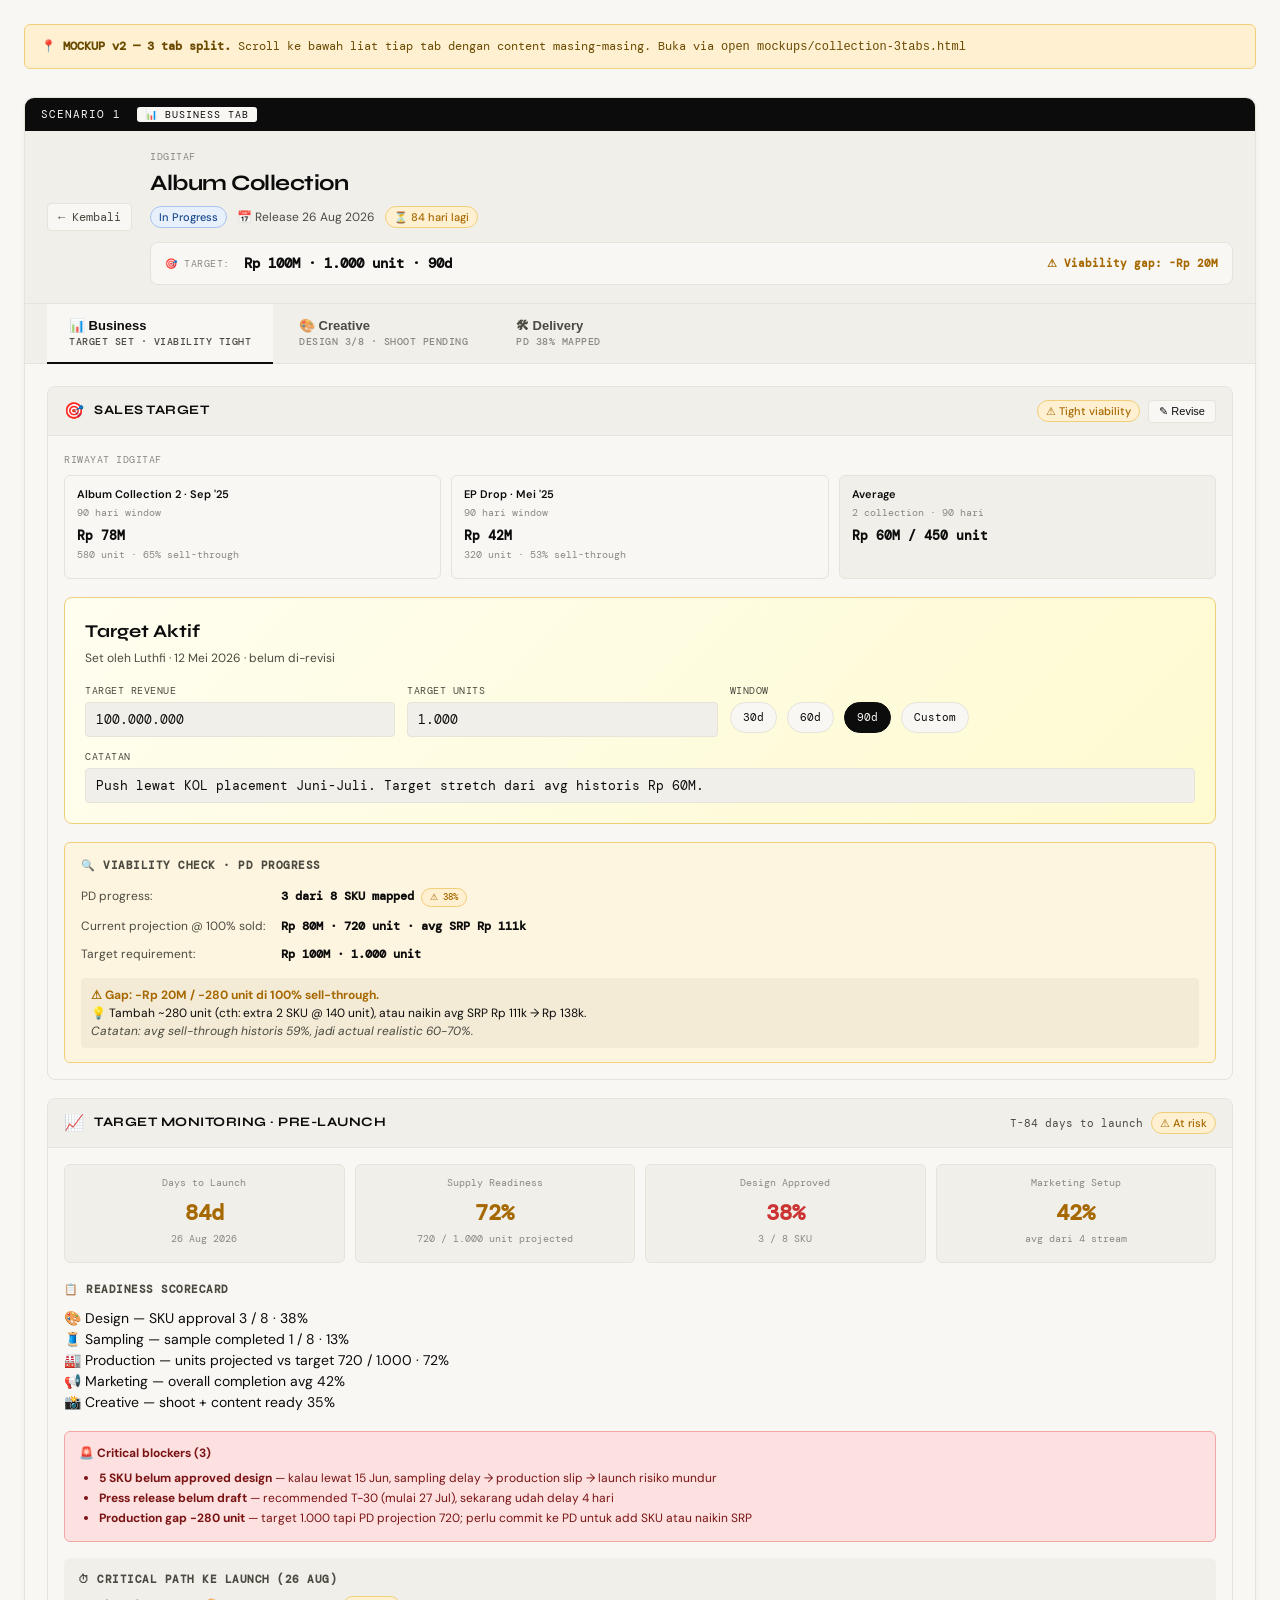
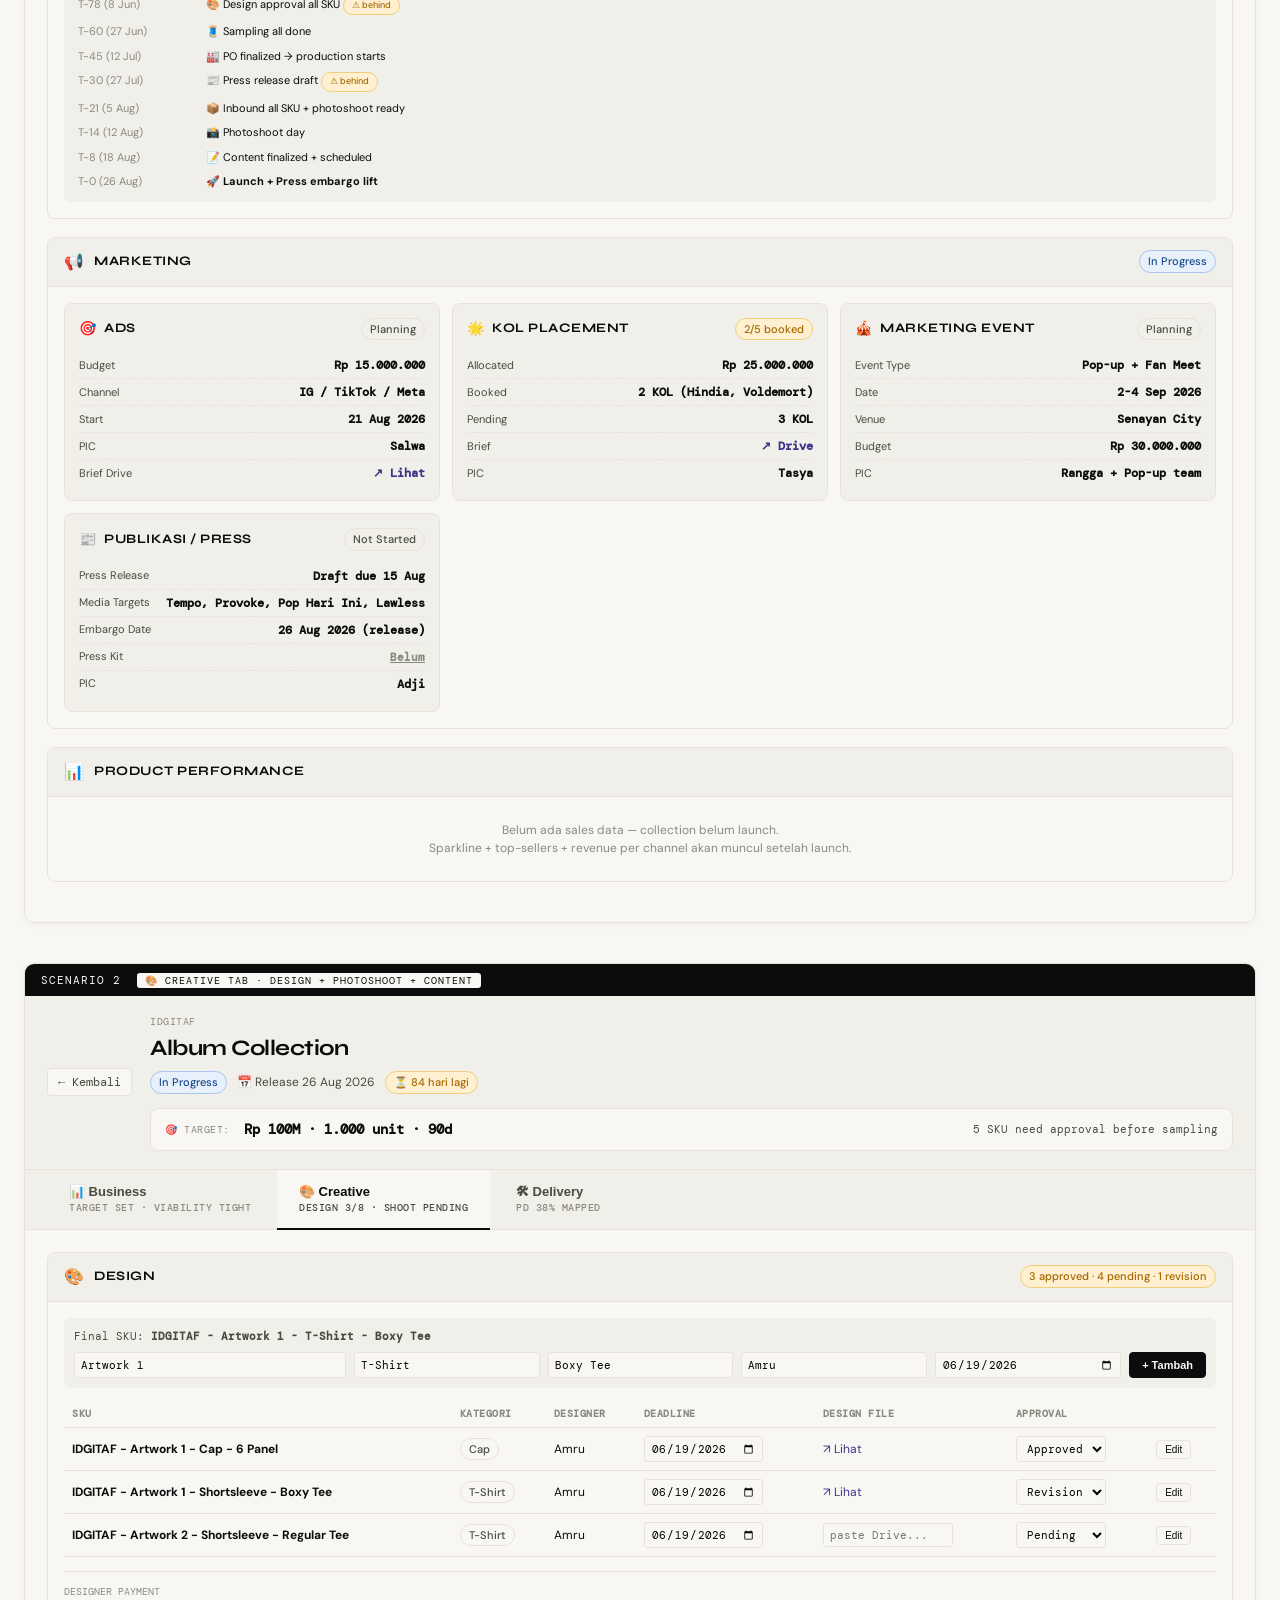
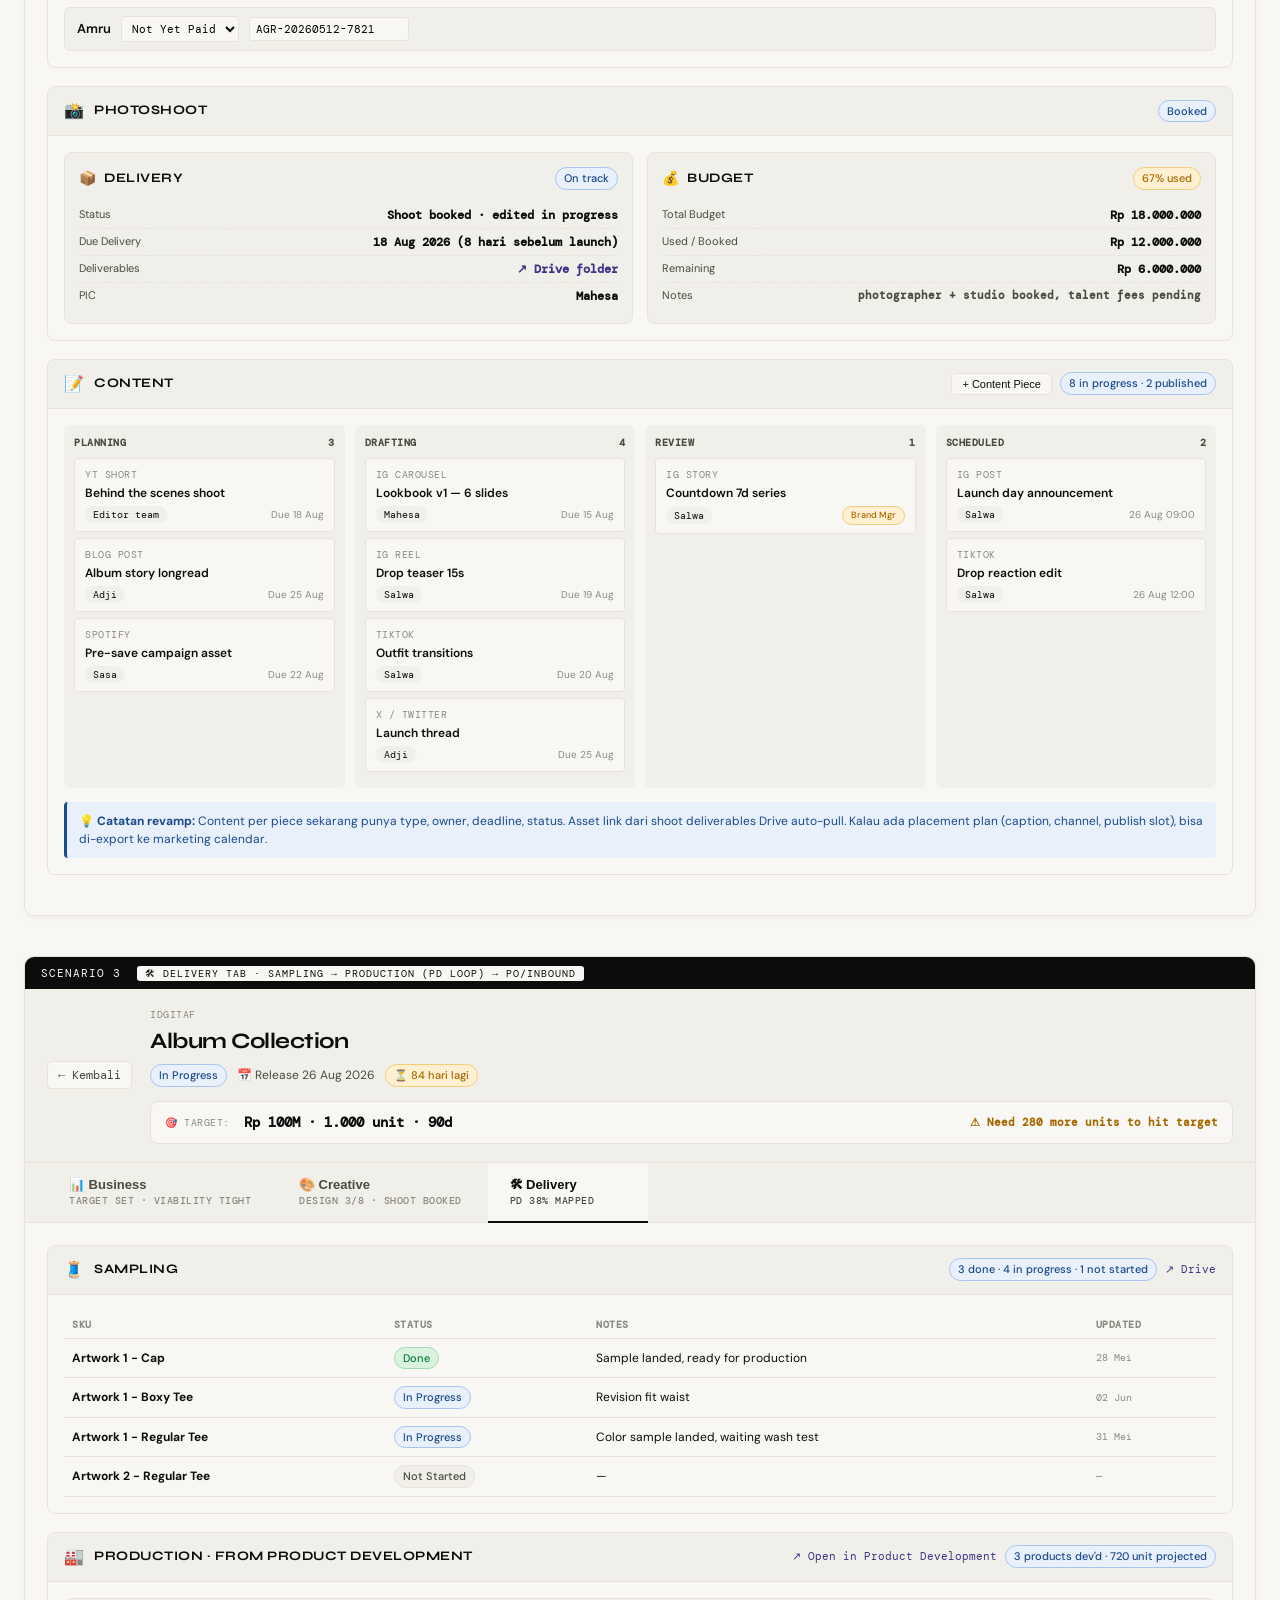
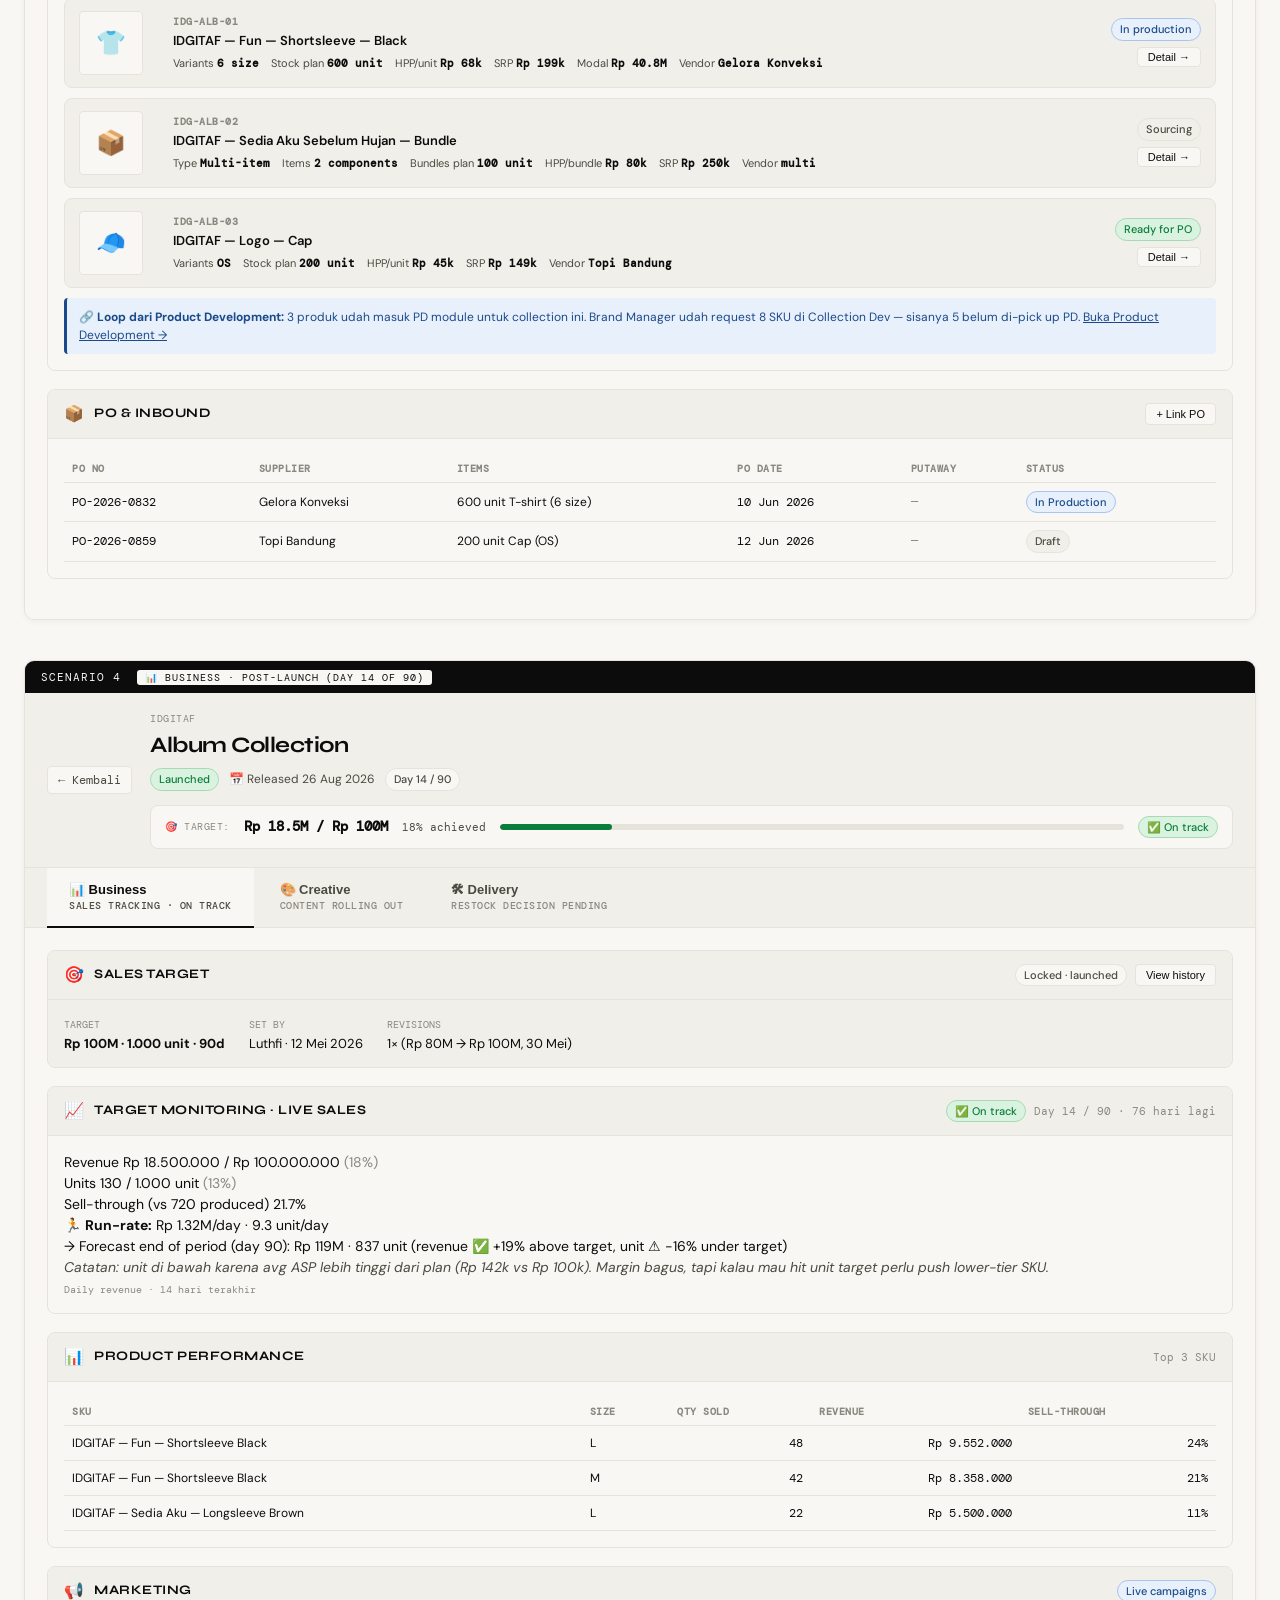
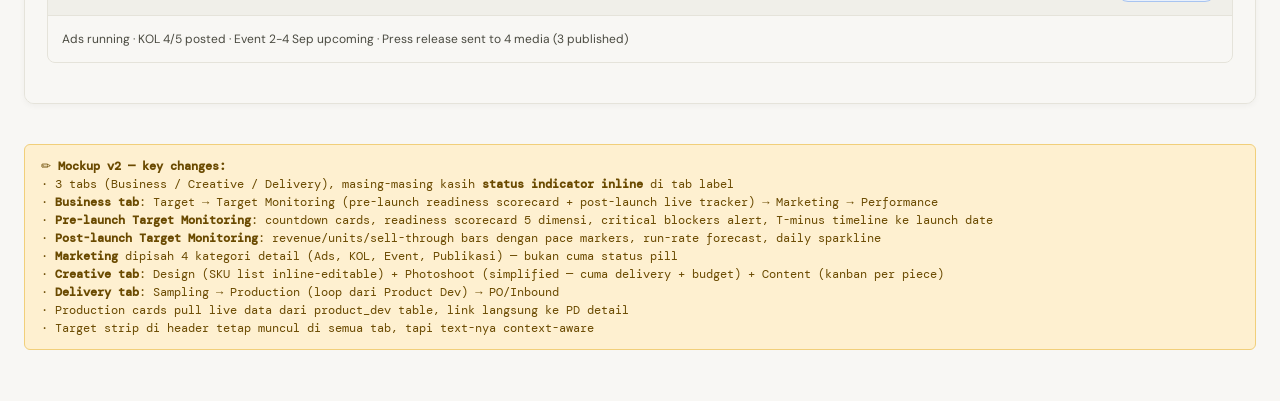
==== mockups/collection-3tabs.html @ 0c2c1cbb "mockups: Collection Detail — 3 tabs split (Business / Creative / Delivery) Static HTML mockups for v" ====
<!DOCTYPE html>
<html lang="id">
<head>
<meta charset="UTF-8">
<title>Mockup v2 — Collection Detail (Business / Creative / Delivery)</title>
<link href="https://fonts.googleapis.com/css2?family=Syne:wght@400;700;800&family=DM+Sans:wght@300;400;500;700&family=DM+Mono:wght@300;400;500&display=swap" rel="stylesheet">
<style>
  :root {
    --black: #0c0c0c;
    --white: #f8f7f4;
    --off: #f0efe9;
    --g100: #e5e3da;
    --g200: #d4d3cb;
    --g400: #8a8980;
    --g600: #4a4a40;
    --mono: 'DM Mono', monospace;
    --sans: 'DM Sans', sans-serif;
    --syne: 'Syne', serif;
    --green: #0a7d3a;
    --red: #c33;
    --orange: #a66800;
    --blue: #3C3489;
  }
  * { box-sizing: border-box; }
  body {
    margin: 0;
    padding: 24px;
    background: var(--white);
    font-family: var(--sans);
    color: var(--black);
    font-size: 14px;
    line-height: 1.5;
  }
  .notice {
    max-width: 1280px;
    margin: 0 auto 28px;
    padding: 12px 16px;
    background: #fef0d0;
    border: 1px solid #f1cf7a;
    border-radius: 6px;
    font-family: var(--mono);
    font-size: 12px;
    color: #6a4a00;
  }
  .notice b { font-weight: 600; }
  .scenario {
    max-width: 1280px;
    margin: 0 auto 40px;
    background: var(--white);
    border: 1px solid var(--g100);
    border-radius: 10px;
    overflow: hidden;
    box-shadow: 0 2px 6px rgba(0,0,0,0.04);
  }
  .scenario-label {
    background: var(--black);
    color: var(--white);
    padding: 8px 16px;
    font-family: var(--mono);
    font-size: 11px;
    text-transform: uppercase;
    letter-spacing: 1px;
  }
  .scenario-label .tag {
    background: var(--white);
    color: var(--black);
    padding: 1px 8px;
    border-radius: 3px;
    margin-left: 8px;
    font-size: 10px;
  }
  /* Page header */
  .page-header-mock {
    padding: 18px 22px;
    background: var(--off);
    border-bottom: 1px solid var(--g100);
    display: flex;
    align-items: center;
    gap: 18px;
    flex-wrap: wrap;
  }
  .back-link {
    color: var(--g600);
    font-size: 12px;
    text-decoration: none;
    font-family: var(--mono);
    padding: 4px 10px;
    border: 1px solid var(--g100);
    border-radius: 4px;
    background: var(--white);
  }
  .ph-main { flex: 1; min-width: 280px; }
  .ip-label {
    font-family: var(--mono);
    font-size: 10px;
    color: var(--g400);
    text-transform: uppercase;
    letter-spacing: 0.5px;
    margin-bottom: 3px;
  }
  .col-name {
    font-family: var(--syne);
    font-size: 22px;
    font-weight: 700;
    letter-spacing: -0.5px;
  }
  .ph-meta {
    display: flex;
    align-items: center;
    gap: 10px;
    flex-wrap: wrap;
    margin-top: 6px;
    font-size: 12px;
    color: var(--g600);
  }
  .pill {
    display: inline-block;
    padding: 2px 8px;
    border-radius: 99px;
    font-size: 11px;
    font-weight: 500;
    border: 1px solid;
  }
  .pill-active   { background: #daf3e0; color: #0a7d3a; border-color: #a7dab4; }
  .pill-progress { background: #e8f0fc; color: #1a4a8a; border-color: #a8c4f0; }
  .pill-draft    { background: var(--off); color: var(--g600); border-color: var(--g100); }
  .pill-warn     { background: #fef0d0; color: #a66800; border-color: #f1cf7a; }
  .pill-urgent   { background: #fde0e0; color: #b81d1d; border-color: #f3a8a8; }
  .pill-info     { background: var(--white); color: var(--g600); border-color: var(--g100); }
  .target-strip {
    width: 100%;
    margin-top: 14px;
    padding: 10px 14px;
    border-radius: 8px;
    background: var(--white);
    border: 1px solid var(--g100);
    display: flex;
    align-items: center;
    gap: 14px;
    flex-wrap: wrap;
  }
  .target-strip .lbl {
    font-family: var(--mono);
    font-size: 10px;
    color: var(--g400);
    text-transform: uppercase;
    letter-spacing: 0.5px;
  }
  .target-strip .val {
    font-family: var(--mono);
    font-weight: 600;
    color: var(--black);
  }
  .target-strip .bar {
    flex: 1;
    height: 6px;
    background: var(--g100);
    border-radius: 99px;
    overflow: hidden;
    min-width: 140px;
  }
  .target-strip .bar > span {
    display: block;
    height: 100%;
    border-radius: 99px;
  }
  /* Tabs (now 3) */
  .tabs {
    background: var(--off);
    padding: 0 22px;
    border-bottom: 1px solid var(--g100);
    display: flex;
    gap: 4px;
  }
  .tab {
    padding: 14px 22px;
    margin-bottom: -1px;
    border-bottom: 2px solid transparent;
    font-size: 13px;
    font-weight: 500;
    color: var(--g600);
    cursor: pointer;
    background: transparent;
    border-left: 0;
    border-right: 0;
    border-top: 0;
    display: flex;
    flex-direction: column;
    align-items: flex-start;
    gap: 2px;
    min-width: 160px;
  }
  .tab .tname {
    display: flex;
    align-items: center;
    gap: 6px;
    font-weight: 600;
  }
  .tab .tstatus {
    font-family: var(--mono);
    font-size: 10px;
    color: var(--g400);
    text-transform: uppercase;
    letter-spacing: 0.5px;
  }
  .tab.active {
    color: var(--black);
    border-bottom-color: var(--black);
    background: var(--white);
  }
  .tab.active .tstatus { color: var(--g600); }
  /* Content */
  .tab-content {
    padding: 22px;
    background: var(--white);
  }
  /* Section */
  .sec {
    margin-bottom: 18px;
    border: 1px solid var(--g100);
    border-radius: 8px;
    background: var(--white);
    overflow: hidden;
  }
  .sec-head {
    display: flex;
    align-items: center;
    gap: 10px;
    padding: 12px 16px;
    background: var(--off);
    border-bottom: 1px solid var(--g100);
  }
  .sec-head .icon { font-size: 16px; }
  .sec-head .title {
    font-family: var(--syne);
    font-size: 13px;
    font-weight: 700;
    text-transform: uppercase;
    letter-spacing: 0.5px;
    color: var(--black);
  }
  .sec-head .right { margin-left: auto; display: flex; gap: 8px; align-items: center; }
  .sec-body { padding: 16px; }
  /* Target hero */
  .target-hero {
    background: linear-gradient(135deg, #fffef0 0%, #fefad0 100%);
    border: 1px solid #f1cf7a;
    padding: 20px;
    border-radius: 8px;
  }
  .target-hero .h {
    font-family: var(--syne);
    font-size: 18px;
    font-weight: 700;
    margin-bottom: 4px;
  }
  .target-hero .sub {
    color: var(--g600);
    font-size: 12px;
    margin-bottom: 16px;
  }
  /* Reference cards */
  .ref-grid {
    display: grid;
    grid-template-columns: repeat(auto-fit, minmax(200px, 1fr));
    gap: 10px;
    margin-bottom: 16px;
  }
  .ref-card {
    background: var(--white);
    border: 1px solid var(--g100);
    border-radius: 6px;
    padding: 10px 12px;
  }
  .ref-card .nm { font-size: 11px; font-weight: 600; color: var(--black); margin-bottom: 2px; }
  .ref-card .meta { font-size: 10px; color: var(--g400); font-family: var(--mono); margin-bottom: 6px; }
  .ref-card .v { font-family: var(--mono); font-size: 13px; font-weight: 700; }
  /* Form */
  .form-row {
    display: grid;
    grid-template-columns: 1fr 1fr 1.5fr;
    gap: 12px;
    margin-bottom: 12px;
  }
  .fg label {
    display: block;
    font-family: var(--mono);
    font-size: 10px;
    text-transform: uppercase;
    letter-spacing: 0.5px;
    color: var(--g600);
    margin-bottom: 4px;
  }
  .fg input, .fg select, .fg textarea {
    width: 100%;
    padding: 8px 10px;
    font-family: var(--mono);
    font-size: 13px;
    border: 1px solid var(--g100);
    border-radius: 4px;
    background: var(--white);
    color: var(--black);
  }
  .radio-group {
    display: flex;
    gap: 10px;
    align-items: center;
  }
  .radio-pill {
    padding: 6px 12px;
    background: var(--white);
    border: 1px solid var(--g100);
    border-radius: 99px;
    font-family: var(--mono);
    font-size: 11px;
    cursor: pointer;
  }
  .radio-pill.active {
    background: var(--black);
    color: var(--white);
    border-color: var(--black);
  }
  .btn-primary {
    background: var(--black);
    color: var(--white);
    border: 1px solid var(--black);
    border-radius: 4px;
    padding: 8px 16px;
    font-size: 12px;
    font-weight: 600;
    cursor: pointer;
  }
  .btn-ghost {
    background: var(--white);
    color: var(--black);
    border: 1px solid var(--g100);
    border-radius: 4px;
    padding: 8px 14px;
    font-size: 12px;
    cursor: pointer;
  }
  /* Viability */
  .viability {
    margin-top: 18px;
    padding: 14px 16px;
    border-radius: 6px;
    background: var(--white);
    border: 1px solid var(--g100);
  }
  .viability.tight { background: #fef5e0; border-color: #f3cf7a; }
  .viability.good  { background: #e8f7ec; border-color: #a7dab4; }
  .viability h4 {
    margin: 0 0 8px;
    font-family: var(--mono);
    font-size: 11px;
    text-transform: uppercase;
    letter-spacing: 0.5px;
    color: var(--g600);
  }
  .viability table { width: 100%; border-collapse: collapse; font-size: 12px; }
  .viability td { padding: 5px 0; vertical-align: top; }
  .viability td:first-child { color: var(--g600); width: 200px; }
  .viability td:nth-child(2) { font-family: var(--mono); font-weight: 600; }
  .viability .gap {
    margin-top: 10px;
    padding: 8px 10px;
    border-radius: 4px;
    background: rgba(0,0,0,0.04);
    font-size: 12px;
  }
  /* Compact table */
  .ct { width: 100%; border-collapse: collapse; font-size: 12px; }
  .ct th {
    text-align: left;
    padding: 6px 8px;
    border-bottom: 1px solid var(--g100);
    font-family: var(--mono);
    font-size: 10px;
    text-transform: uppercase;
    letter-spacing: 0.5px;
    color: var(--g400);
  }
  .ct td {
    padding: 8px 8px;
    border-bottom: 1px solid var(--g100);
    vertical-align: middle;
  }
  .ct td.mono { font-family: var(--mono); }
  .ct td.r { text-align: right; }
  .inline-input {
    padding: 4px 6px;
    border: 1px solid var(--g100);
    border-radius: 3px;
    font-family: var(--mono);
    font-size: 11px;
    background: var(--white);
  }
  /* Marketing big tile (for Ads/Event/Publikasi/KOL) */
  .mkt-row {
    display: grid;
    grid-template-columns: repeat(auto-fit, minmax(280px, 1fr));
    gap: 12px;
  }
  .mkt-big {
    background: var(--off);
    border: 1px solid var(--g100);
    border-radius: 8px;
    padding: 14px;
  }
  .mkt-big .mh {
    display: flex;
    align-items: center;
    gap: 8px;
    margin-bottom: 12px;
  }
  .mkt-big .mh .nm {
    font-family: var(--syne);
    font-size: 13px;
    font-weight: 700;
    text-transform: uppercase;
    letter-spacing: 0.5px;
  }
  .mkt-big .mrow {
    display: flex;
    justify-content: space-between;
    align-items: center;
    padding: 4px 0;
    font-size: 12px;
  }
  .mkt-big .mrow:not(:last-child) { border-bottom: 1px dashed var(--g100); }
  .mkt-big .mrow .l { color: var(--g600); font-size: 11px; }
  .mkt-big .mrow .v { font-family: var(--mono); font-weight: 600; }
  /* Photoshoot card */
  .ps-card {
    background: var(--off);
    border-radius: 8px;
    padding: 16px;
    border: 1px solid var(--g100);
  }
  .ps-card .pscol {
    display: grid;
    grid-template-columns: 180px 1fr;
    gap: 10px 18px;
    align-items: center;
    font-size: 12px;
  }
  .ps-card .pscol .l {
    font-family: var(--mono);
    font-size: 10px;
    text-transform: uppercase;
    letter-spacing: 0.5px;
    color: var(--g400);
  }
  /* Content kanban */
  .ck-grid {
    display: grid;
    grid-template-columns: repeat(4, 1fr);
    gap: 10px;
  }
  .ck-col {
    background: var(--off);
    border-radius: 6px;
    padding: 10px;
    min-height: 200px;
  }
  .ck-col h5 {
    margin: 0 0 8px;
    font-family: var(--mono);
    font-size: 10px;
    text-transform: uppercase;
    letter-spacing: 0.5px;
    color: var(--g600);
    display: flex;
    justify-content: space-between;
  }
  .ck-card {
    background: var(--white);
    border: 1px solid var(--g100);
    border-radius: 4px;
    padding: 8px 10px;
    margin-bottom: 6px;
    font-size: 12px;
  }
  .ck-card .ctype {
    font-family: var(--mono);
    font-size: 10px;
    color: var(--g400);
    text-transform: uppercase;
    letter-spacing: 0.5px;
  }
  .ck-card .ctitle { font-weight: 600; margin: 2px 0 4px; }
  .ck-card .cmeta {
    display: flex;
    justify-content: space-between;
    align-items: center;
    margin-top: 4px;
  }
  .ck-card .cowner {
    background: var(--off);
    border-radius: 99px;
    padding: 1px 8px;
    font-size: 10px;
    font-family: var(--mono);
  }
  /* Production loop card */
  .prod-card {
    background: var(--off);
    border: 1px solid var(--g100);
    border-radius: 8px;
    padding: 12px 14px;
    margin-bottom: 10px;
    display: grid;
    grid-template-columns: 80px 1fr auto;
    gap: 14px;
    align-items: center;
  }
  .prod-card .thumb {
    width: 64px;
    height: 64px;
    background: var(--white);
    border: 1px solid var(--g100);
    border-radius: 4px;
    display: flex;
    align-items: center;
    justify-content: center;
    font-size: 24px;
  }
  .prod-card .info .code {
    font-family: var(--mono);
    font-size: 10px;
    color: var(--g400);
    letter-spacing: 0.5px;
    font-weight: 600;
  }
  .prod-card .info .name {
    font-size: 13px;
    font-weight: 600;
    margin: 2px 0 4px;
  }
  .prod-card .info .meta {
    display: flex;
    gap: 12px;
    font-size: 11px;
    color: var(--g600);
  }
  .prod-card .info .meta .mono { font-family: var(--mono); font-weight: 600; color: var(--black); }
  .prod-card .actions {
    display: flex;
    flex-direction: column;
    align-items: flex-end;
    gap: 6px;
  }
  /* Sampling row simpler */
  .help {
    margin-top: 12px;
    padding: 10px 12px;
    background: #e8f0fc;
    border-left: 3px solid #1a4a8a;
    font-size: 12px;
    color: #1a4a8a;
    border-radius: 4px;
  }
</style>
</head>
<body>

<div class="notice">
  📍 <b>MOCKUP v2 — 3 tab split.</b> Scroll ke bawah liat tiap tab dengan content masing-masing.
  Buka via <code>open mockups/collection-3tabs.html</code>
</div>

<!-- ════════════════════════════════════════════════════════════════ -->
<!-- SCENARIO 1: BUSINESS TAB                                          -->
<!-- ════════════════════════════════════════════════════════════════ -->
<div class="scenario">
  <div class="scenario-label">
    Scenario 1 <span class="tag">📊 Business tab</span>
  </div>

  <div class="page-header-mock">
    <a class="back-link" href="#">← Kembali</a>
    <div class="ph-main">
      <div class="ip-label">IDGITAF</div>
      <div class="col-name">Album Collection</div>
      <div class="ph-meta">
        <span class="pill pill-progress">In Progress</span>
        <span>📅 Release 26 Aug 2026</span>
        <span class="pill pill-warn">⏳ 84 hari lagi</span>
      </div>
      <div class="target-strip">
        <span class="lbl">🎯 Target:</span>
        <span class="val">Rp 100M · 1.000 unit · 90d</span>
        <span style="margin-left:auto;color:var(--orange);font-size:11px;font-family:var(--mono);font-weight:600">⚠ Viability gap: -Rp 20M</span>
      </div>
    </div>
  </div>

  <div class="tabs">
    <button class="tab active">
      <span class="tname">📊 Business</span>
      <span class="tstatus">Target set · viability tight</span>
    </button>
    <button class="tab">
      <span class="tname">🎨 Creative</span>
      <span class="tstatus">Design 3/8 · shoot pending</span>
    </button>
    <button class="tab">
      <span class="tname">🛠 Delivery</span>
      <span class="tstatus">PD 38% mapped</span>
    </button>
  </div>

  <div class="tab-content">

    <!-- 🎯 Sales Target -->
    <div class="sec">
      <div class="sec-head">
        <span class="icon">🎯</span>
        <span class="title">Sales Target</span>
        <span class="right">
          <span class="pill pill-warn">⚠ Tight viability</span>
          <button class="btn-ghost" style="padding:4px 10px;font-size:11px">✎ Revise</button>
        </span>
      </div>
      <div class="sec-body">

        <div style="margin-bottom:18px">
          <div style="font-family:var(--mono);font-size:10px;text-transform:uppercase;letter-spacing:0.5px;color:var(--g400);margin-bottom:8px">Riwayat IDGITAF</div>
          <div class="ref-grid">
            <div class="ref-card">
              <div class="nm">Album Collection 2 · Sep '25</div>
              <div class="meta">90 hari window</div>
              <div class="v">Rp 78M</div>
              <div class="meta" style="margin-top:2px">580 unit · 65% sell-through</div>
            </div>
            <div class="ref-card">
              <div class="nm">EP Drop · Mei '25</div>
              <div class="meta">90 hari window</div>
              <div class="v">Rp 42M</div>
              <div class="meta" style="margin-top:2px">320 unit · 53% sell-through</div>
            </div>
            <div class="ref-card" style="background:var(--off)">
              <div class="nm">Average</div>
              <div class="meta">2 collection · 90 hari</div>
              <div class="v">Rp 60M / 450 unit</div>
            </div>
          </div>
        </div>

        <div class="target-hero">
          <div class="h">Target Aktif</div>
          <div class="sub">Set oleh Luthfi · 12 Mei 2026 · belum di-revisi</div>
          <div class="form-row">
            <div class="fg"><label>Target Revenue</label><input value="100.000.000" readonly style="background:var(--off)"></div>
            <div class="fg"><label>Target Units</label><input value="1.000" readonly style="background:var(--off)"></div>
            <div class="fg">
              <label>Window</label>
              <div class="radio-group">
                <span class="radio-pill">30d</span>
                <span class="radio-pill">60d</span>
                <span class="radio-pill active">90d</span>
                <span class="radio-pill">Custom</span>
              </div>
            </div>
          </div>
          <div class="fg" style="margin-bottom:0">
            <label>Catatan</label>
            <input value="Push lewat KOL placement Juni-Juli. Target stretch dari avg historis Rp 60M." readonly style="background:var(--off)">
          </div>
        </div>

        <div class="viability tight">
          <h4>🔍 Viability Check · PD progress</h4>
          <table>
            <tr><td>PD progress:</td><td>3 dari 8 SKU mapped <span class="pill pill-warn" style="font-size:9px">⚠ 38%</span></td></tr>
            <tr><td>Current projection @ 100% sold:</td><td>Rp 80M · 720 unit · avg SRP Rp 111k</td></tr>
            <tr><td>Target requirement:</td><td>Rp 100M · 1.000 unit</td></tr>
          </table>
          <div class="gap">
            <b style="color:#a66800">⚠ Gap: -Rp 20M / -280 unit di 100% sell-through.</b><br>
            💡 Tambah ~280 unit (cth: extra 2 SKU @ 140 unit), atau naikin avg SRP Rp 111k → Rp 138k.
            <br><span style="color:var(--g600);font-style:italic">Catatan: avg sell-through historis 59%, jadi actual realistic 60-70%.</span>
          </div>
        </div>

      </div>
    </div>

    <!-- 🎯 Target Monitoring (pre-launch readiness) -->
    <div class="sec">
      <div class="sec-head">
        <span class="icon">📈</span>
        <span class="title">Target Monitoring · Pre-launch</span>
        <span class="right">
          <span style="font-family:var(--mono);font-size:11px;color:var(--g600)">T-84 days to launch</span>
          <span class="pill pill-warn">⚠ At risk</span>
        </span>
      </div>
      <div class="sec-body">

        <!-- Top countdown summary -->
        <div style="display:grid;grid-template-columns:repeat(4,1fr);gap:10px;margin-bottom:18px">
          <div class="ref-card" style="background:var(--off);text-align:center">
            <div class="meta">Days to Launch</div>
            <div class="v" style="font-size:22px;color:var(--orange)">84d</div>
            <div class="meta" style="margin-top:2px">26 Aug 2026</div>
          </div>
          <div class="ref-card" style="background:var(--off);text-align:center">
            <div class="meta">Supply Readiness</div>
            <div class="v" style="font-size:22px;color:var(--orange)">72%</div>
            <div class="meta" style="margin-top:2px">720 / 1.000 unit projected</div>
          </div>
          <div class="ref-card" style="background:var(--off);text-align:center">
            <div class="meta">Design Approved</div>
            <div class="v" style="font-size:22px;color:var(--red)">38%</div>
            <div class="meta" style="margin-top:2px">3 / 8 SKU</div>
          </div>
          <div class="ref-card" style="background:var(--off);text-align:center">
            <div class="meta">Marketing Setup</div>
            <div class="v" style="font-size:22px;color:var(--orange)">42%</div>
            <div class="meta" style="margin-top:2px">avg dari 4 stream</div>
          </div>
        </div>

        <!-- Readiness scorecard -->
        <h4 style="margin:0 0 10px;font-family:var(--mono);font-size:11px;text-transform:uppercase;letter-spacing:0.5px;color:var(--g600)">📋 Readiness Scorecard</h4>

        <div class="pl-track">
          <div class="top">
            <span class="lbl">🎨 Design — SKU approval</span>
            <span class="val">3 / 8 · 38%</span>
          </div>
          <div class="pl-bar"><span style="width:38%;background:var(--red)"></span></div>
        </div>

        <div class="pl-track">
          <div class="top">
            <span class="lbl">🧵 Sampling — sample completed</span>
            <span class="val">1 / 8 · 13%</span>
          </div>
          <div class="pl-bar"><span style="width:13%;background:var(--red)"></span></div>
        </div>

        <div class="pl-track">
          <div class="top">
            <span class="lbl">🏭 Production — units projected vs target</span>
            <span class="val">720 / 1.000 · 72%</span>
          </div>
          <div class="pl-bar"><span style="width:72%;background:var(--orange)"></span></div>
        </div>

        <div class="pl-track">
          <div class="top">
            <span class="lbl">📢 Marketing — overall completion</span>
            <span class="val">avg 42%</span>
          </div>
          <div class="pl-bar"><span style="width:42%;background:var(--orange)"></span></div>
        </div>

        <div class="pl-track">
          <div class="top">
            <span class="lbl">📸 Creative — shoot + content ready</span>
            <span class="val">35%</span>
          </div>
          <div class="pl-bar"><span style="width:35%;background:var(--orange)"></span></div>
        </div>

        <!-- Critical alerts -->
        <div style="margin-top:18px;padding:12px 14px;background:#fde0e0;border:1px solid #f3a8a8;border-radius:6px;font-size:12px;color:#7a1414">
          <b>🚨 Critical blockers (3)</b>
          <ul style="margin:6px 0 0;padding-left:20px;line-height:1.7">
            <li><b>5 SKU belum approved design</b> — kalau lewat 15 Jun, sampling delay → production slip → launch risiko mundur</li>
            <li><b>Press release belum draft</b> — recommended T-30 (mulai 27 Jul), sekarang udah delay 4 hari</li>
            <li><b>Production gap -280 unit</b> — target 1.000 tapi PD projection 720; perlu commit ke PD untuk add SKU atau naikin SRP</li>
          </ul>
        </div>

        <!-- Timeline view -->
        <div style="margin-top:16px;padding:12px 14px;background:var(--off);border-radius:6px;font-size:12px">
          <b style="font-family:var(--mono);font-size:11px;text-transform:uppercase;letter-spacing:0.5px;color:var(--g600)">⏱ Critical path ke launch (26 Aug)</b>
          <div style="margin-top:8px;display:grid;grid-template-columns:120px 1fr;gap:8px;font-size:11px">
            <span class="mono" style="color:var(--g400)">T-78 (8 Jun)</span><span>🎨 Design approval all SKU <span class="pill pill-warn" style="font-size:9px">⚠ behind</span></span>
            <span class="mono" style="color:var(--g400)">T-60 (27 Jun)</span><span>🧵 Sampling all done</span>
            <span class="mono" style="color:var(--g400)">T-45 (12 Jul)</span><span>🏭 PO finalized → production starts</span>
            <span class="mono" style="color:var(--g400)">T-30 (27 Jul)</span><span>📰 Press release draft <span class="pill pill-warn" style="font-size:9px">⚠ behind</span></span>
            <span class="mono" style="color:var(--g400)">T-21 (5 Aug)</span><span>📦 Inbound all SKU + photoshoot ready</span>
            <span class="mono" style="color:var(--g400)">T-14 (12 Aug)</span><span>📸 Photoshoot day</span>
            <span class="mono" style="color:var(--g400)">T-8 (18 Aug)</span><span>📝 Content finalized + scheduled</span>
            <span class="mono" style="color:var(--g400)">T-0 (26 Aug)</span><span>🚀 <b>Launch + Press embargo lift</b></span>
          </div>
        </div>

      </div>
    </div>

    <!-- 📢 Marketing -->
    <div class="sec">
      <div class="sec-head">
        <span class="icon">📢</span>
        <span class="title">Marketing</span>
        <span class="right"><span class="pill pill-progress">In Progress</span></span>
      </div>
      <div class="sec-body">
        <div class="mkt-row">
          <div class="mkt-big">
            <div class="mh"><span class="icon">🎯</span><span class="nm">Ads</span><span class="right" style="margin-left:auto"><span class="pill pill-draft">Planning</span></span></div>
            <div class="mrow"><span class="l">Budget</span><span class="v">Rp 15.000.000</span></div>
            <div class="mrow"><span class="l">Channel</span><span class="v">IG / TikTok / Meta</span></div>
            <div class="mrow"><span class="l">Start</span><span class="v">21 Aug 2026</span></div>
            <div class="mrow"><span class="l">PIC</span><span class="v">Salwa</span></div>
            <div class="mrow"><span class="l">Brief Drive</span><span class="v"><a href="#" style="color:var(--blue);text-decoration:none">↗ Lihat</a></span></div>
          </div>

          <div class="mkt-big">
            <div class="mh"><span class="icon">🌟</span><span class="nm">KOL Placement</span><span class="right" style="margin-left:auto"><span class="pill pill-warn">2/5 booked</span></span></div>
            <div class="mrow"><span class="l">Allocated</span><span class="v">Rp 25.000.000</span></div>
            <div class="mrow"><span class="l">Booked</span><span class="v">2 KOL (Hindia, Voldemort)</span></div>
            <div class="mrow"><span class="l">Pending</span><span class="v">3 KOL</span></div>
            <div class="mrow"><span class="l">Brief</span><span class="v"><a href="#" style="color:var(--blue);text-decoration:none">↗ Drive</a></span></div>
            <div class="mrow"><span class="l">PIC</span><span class="v">Tasya</span></div>
          </div>

          <div class="mkt-big">
            <div class="mh"><span class="icon">🎪</span><span class="nm">Marketing Event</span><span class="right" style="margin-left:auto"><span class="pill pill-draft">Planning</span></span></div>
            <div class="mrow"><span class="l">Event Type</span><span class="v">Pop-up + Fan Meet</span></div>
            <div class="mrow"><span class="l">Date</span><span class="v">2-4 Sep 2026</span></div>
            <div class="mrow"><span class="l">Venue</span><span class="v">Senayan City</span></div>
            <div class="mrow"><span class="l">Budget</span><span class="v">Rp 30.000.000</span></div>
            <div class="mrow"><span class="l">PIC</span><span class="v">Rangga + Pop-up team</span></div>
          </div>

          <div class="mkt-big">
            <div class="mh"><span class="icon">📰</span><span class="nm">Publikasi / Press</span><span class="right" style="margin-left:auto"><span class="pill pill-draft">Not Started</span></span></div>
            <div class="mrow"><span class="l">Press Release</span><span class="v">Draft due 15 Aug</span></div>
            <div class="mrow"><span class="l">Media Targets</span><span class="v">Tempo, Provoke, Pop Hari Ini, Lawless</span></div>
            <div class="mrow"><span class="l">Embargo Date</span><span class="v">26 Aug 2026 (release)</span></div>
            <div class="mrow"><span class="l">Press Kit</span><span class="v"><a href="#" style="color:var(--g400);font-size:11px">Belum</a></span></div>
            <div class="mrow"><span class="l">PIC</span><span class="v">Adji</span></div>
          </div>
        </div>
      </div>
    </div>

    <!-- 📊 Product Performance -->
    <div class="sec">
      <div class="sec-head">
        <span class="icon">📊</span>
        <span class="title">Product Performance</span>
      </div>
      <div class="sec-body" style="text-align:center;color:var(--g400);padding:24px;font-size:12px">
        Belum ada sales data — collection belum launch.<br>
        Sparkline + top-sellers + revenue per channel akan muncul setelah launch.
      </div>
    </div>

  </div>
</div>


<!-- ════════════════════════════════════════════════════════════════ -->
<!-- SCENARIO 2: CREATIVE TAB                                          -->
<!-- ════════════════════════════════════════════════════════════════ -->
<div class="scenario">
  <div class="scenario-label">
    Scenario 2 <span class="tag">🎨 Creative tab · design + photoshoot + content</span>
  </div>

  <div class="page-header-mock">
    <a class="back-link" href="#">← Kembali</a>
    <div class="ph-main">
      <div class="ip-label">IDGITAF</div>
      <div class="col-name">Album Collection</div>
      <div class="ph-meta">
        <span class="pill pill-progress">In Progress</span>
        <span>📅 Release 26 Aug 2026</span>
        <span class="pill pill-warn">⏳ 84 hari lagi</span>
      </div>
      <div class="target-strip">
        <span class="lbl">🎯 Target:</span>
        <span class="val">Rp 100M · 1.000 unit · 90d</span>
        <span style="margin-left:auto;color:var(--g600);font-size:11px;font-family:var(--mono)">5 SKU need approval before sampling</span>
      </div>
    </div>
  </div>

  <div class="tabs">
    <button class="tab"><span class="tname">📊 Business</span><span class="tstatus">Target set · viability tight</span></button>
    <button class="tab active"><span class="tname">🎨 Creative</span><span class="tstatus">Design 3/8 · shoot pending</span></button>
    <button class="tab"><span class="tname">🛠 Delivery</span><span class="tstatus">PD 38% mapped</span></button>
  </div>

  <div class="tab-content">

    <!-- 🎨 Design -->
    <div class="sec">
      <div class="sec-head">
        <span class="icon">🎨</span>
        <span class="title">Design</span>
        <span class="right">
          <span class="pill pill-warn">3 approved · 4 pending · 1 revision</span>
        </span>
      </div>
      <div class="sec-body">

        <div style="background:var(--off);padding:10px;border-radius:6px;margin-bottom:12px">
          <div style="font-size:11px;color:var(--g600);font-family:var(--mono);margin-bottom:8px">Final SKU: <b>IDGITAF - Artwork 1 - T-Shirt - Boxy Tee</b></div>
          <div style="display:flex;gap:8px;flex-wrap:wrap">
            <input class="inline-input" value="Artwork 1" style="flex:1.5;min-width:120px" placeholder="SKU Name">
            <input class="inline-input" value="T-Shirt" style="flex:1;min-width:100px" placeholder="Kategori">
            <input class="inline-input" value="Boxy Tee" style="flex:1;min-width:100px" placeholder="Sub-Kategori">
            <input class="inline-input" value="Amru" style="flex:1;min-width:100px" placeholder="Designer">
            <input class="inline-input" type="date" value="2026-06-19" style="flex:1;min-width:120px">
            <button class="btn-primary" style="padding:6px 12px;font-size:11px">+ Tambah</button>
          </div>
        </div>

        <table class="ct">
          <thead><tr><th>SKU</th><th>Kategori</th><th>Designer</th><th>Deadline</th><th>Design File</th><th>Approval</th><th></th></tr></thead>
          <tbody>
            <tr><td><strong>IDGITAF - Artwork 1 - Cap - 6 Panel</strong></td><td><span class="pill pill-info">Cap</span></td><td>Amru</td><td><input type="date" value="2026-06-19" class="inline-input"></td><td><a href="#" style="color:var(--blue);text-decoration:none">↗ Lihat</a></td><td><select class="inline-input"><option>Pending</option><option>Revision</option><option selected>Approved</option></select></td><td><button class="btn-ghost" style="padding:3px 8px;font-size:10px">Edit</button></td></tr>
            <tr><td><strong>IDGITAF - Artwork 1 - Shortsleeve - Boxy Tee</strong></td><td><span class="pill pill-info">T-Shirt</span></td><td>Amru</td><td><input type="date" value="2026-06-19" class="inline-input"></td><td><a href="#" style="color:var(--blue);text-decoration:none">↗ Lihat</a></td><td><select class="inline-input"><option>Pending</option><option selected>Revision</option><option>Approved</option></select></td><td><button class="btn-ghost" style="padding:3px 8px;font-size:10px">Edit</button></td></tr>
            <tr><td><strong>IDGITAF - Artwork 2 - Shortsleeve - Regular Tee</strong></td><td><span class="pill pill-info">T-Shirt</span></td><td>Amru</td><td><input type="date" value="2026-06-19" class="inline-input"></td><td><input value="" placeholder="paste Drive..." class="inline-input" style="width:130px"></td><td><select class="inline-input"><option selected>Pending</option><option>Revision</option><option>Approved</option></select></td><td><button class="btn-ghost" style="padding:3px 8px;font-size:10px">Edit</button></td></tr>
          </tbody>
        </table>

        <div style="margin-top:14px;border-top:1px solid var(--g100);padding-top:12px">
          <div style="font-family:var(--mono);font-size:10px;text-transform:uppercase;color:var(--g400);margin-bottom:8px">Designer Payment</div>
          <div style="display:flex;align-items:center;gap:10px;padding:8px 12px;border:1px solid var(--g100);border-radius:6px;background:var(--off)">
            <span style="font-size:13px;font-weight:600">Amru</span>
            <select class="inline-input" style="font-size:11px"><option selected>Not Yet Paid</option><option>Paid</option></select>
            <input class="inline-input" placeholder="PKS / Kontrak" style="width:160px" value="AGR-20260512-7821">
          </div>
        </div>
      </div>
    </div>

    <!-- 📸 Photoshoot (simplified — delivery + budget only) -->
    <div class="sec">
      <div class="sec-head">
        <span class="icon">📸</span>
        <span class="title">Photoshoot</span>
        <span class="right">
          <span class="pill pill-progress">Booked</span>
        </span>
      </div>
      <div class="sec-body">
        <div style="display:grid;grid-template-columns:1fr 1fr;gap:14px">
          <div class="mkt-big" style="background:var(--off)">
            <div class="mh"><span class="icon">📦</span><span class="nm">Delivery</span><span style="margin-left:auto" class="pill pill-progress">On track</span></div>
            <div class="mrow"><span class="l">Status</span><span class="v">Shoot booked · edited in progress</span></div>
            <div class="mrow"><span class="l">Due Delivery</span><span class="v">18 Aug 2026 (8 hari sebelum launch)</span></div>
            <div class="mrow"><span class="l">Deliverables</span><span class="v"><a href="#" style="color:var(--blue);text-decoration:none">↗ Drive folder</a></span></div>
            <div class="mrow"><span class="l">PIC</span><span class="v">Mahesa</span></div>
          </div>

          <div class="mkt-big" style="background:var(--off)">
            <div class="mh"><span class="icon">💰</span><span class="nm">Budget</span><span style="margin-left:auto" class="pill pill-warn">67% used</span></div>
            <div class="mrow"><span class="l">Total Budget</span><span class="v">Rp 18.000.000</span></div>
            <div class="mrow"><span class="l">Used / Booked</span><span class="v">Rp 12.000.000</span></div>
            <div class="mrow"><span class="l">Remaining</span><span class="v">Rp 6.000.000</span></div>
            <div class="mrow"><span class="l">Notes</span><span class="v" style="font-size:11px;color:var(--g600)">photographer + studio booked, talent fees pending</span></div>
          </div>
        </div>
      </div>
    </div>

    <!-- 📝 Content (revamped — kanban) -->
    <div class="sec">
      <div class="sec-head">
        <span class="icon">📝</span>
        <span class="title">Content</span>
        <span class="right">
          <button class="btn-ghost" style="padding:4px 10px;font-size:11px">+ Content Piece</button>
          <span class="pill pill-progress">8 in progress · 2 published</span>
        </span>
      </div>
      <div class="sec-body">
        <div class="ck-grid">
          <div class="ck-col">
            <h5>Planning <span>3</span></h5>
            <div class="ck-card">
              <div class="ctype">YT Short</div>
              <div class="ctitle">Behind the scenes shoot</div>
              <div class="cmeta"><span class="cowner">Editor team</span><span style="color:var(--g400);font-size:10px">Due 18 Aug</span></div>
            </div>
            <div class="ck-card">
              <div class="ctype">Blog Post</div>
              <div class="ctitle">Album story longread</div>
              <div class="cmeta"><span class="cowner">Adji</span><span style="color:var(--g400);font-size:10px">Due 25 Aug</span></div>
            </div>
            <div class="ck-card">
              <div class="ctype">Spotify</div>
              <div class="ctitle">Pre-save campaign asset</div>
              <div class="cmeta"><span class="cowner">Sasa</span><span style="color:var(--g400);font-size:10px">Due 22 Aug</span></div>
            </div>
          </div>

          <div class="ck-col">
            <h5>Drafting <span>4</span></h5>
            <div class="ck-card">
              <div class="ctype">IG Carousel</div>
              <div class="ctitle">Lookbook v1 — 6 slides</div>
              <div class="cmeta"><span class="cowner">Mahesa</span><span style="color:var(--g400);font-size:10px">Due 15 Aug</span></div>
            </div>
            <div class="ck-card">
              <div class="ctype">IG Reel</div>
              <div class="ctitle">Drop teaser 15s</div>
              <div class="cmeta"><span class="cowner">Salwa</span><span style="color:var(--g400);font-size:10px">Due 19 Aug</span></div>
            </div>
            <div class="ck-card">
              <div class="ctype">TikTok</div>
              <div class="ctitle">Outfit transitions</div>
              <div class="cmeta"><span class="cowner">Salwa</span><span style="color:var(--g400);font-size:10px">Due 20 Aug</span></div>
            </div>
            <div class="ck-card">
              <div class="ctype">X / Twitter</div>
              <div class="ctitle">Launch thread</div>
              <div class="cmeta"><span class="cowner">Adji</span><span style="color:var(--g400);font-size:10px">Due 25 Aug</span></div>
            </div>
          </div>

          <div class="ck-col">
            <h5>Review <span>1</span></h5>
            <div class="ck-card">
              <div class="ctype">IG Story</div>
              <div class="ctitle">Countdown 7d series</div>
              <div class="cmeta"><span class="cowner">Salwa</span><span class="pill pill-warn" style="font-size:9px">Brand Mgr</span></div>
            </div>
          </div>

          <div class="ck-col">
            <h5>Scheduled <span>2</span></h5>
            <div class="ck-card">
              <div class="ctype">IG Post</div>
              <div class="ctitle">Launch day announcement</div>
              <div class="cmeta"><span class="cowner">Salwa</span><span style="color:var(--g400);font-size:10px">26 Aug 09:00</span></div>
            </div>
            <div class="ck-card">
              <div class="ctype">TikTok</div>
              <div class="ctitle">Drop reaction edit</div>
              <div class="cmeta"><span class="cowner">Salwa</span><span style="color:var(--g400);font-size:10px">26 Aug 12:00</span></div>
            </div>
          </div>
        </div>

        <div class="help" style="margin-top:14px">
          💡 <b>Catatan revamp:</b> Content per piece sekarang punya type, owner, deadline, status. Asset link dari shoot deliverables Drive auto-pull. Kalau ada placement plan (caption, channel, publish slot), bisa di-export ke marketing calendar.
        </div>
      </div>
    </div>

  </div>
</div>


<!-- ════════════════════════════════════════════════════════════════ -->
<!-- SCENARIO 3: DELIVERY TAB                                          -->
<!-- ════════════════════════════════════════════════════════════════ -->
<div class="scenario">
  <div class="scenario-label">
    Scenario 3 <span class="tag">🛠 Delivery tab · sampling → production (PD loop) → PO/inbound</span>
  </div>

  <div class="page-header-mock">
    <a class="back-link" href="#">← Kembali</a>
    <div class="ph-main">
      <div class="ip-label">IDGITAF</div>
      <div class="col-name">Album Collection</div>
      <div class="ph-meta">
        <span class="pill pill-progress">In Progress</span>
        <span>📅 Release 26 Aug 2026</span>
        <span class="pill pill-warn">⏳ 84 hari lagi</span>
      </div>
      <div class="target-strip">
        <span class="lbl">🎯 Target:</span>
        <span class="val">Rp 100M · 1.000 unit · 90d</span>
        <span style="margin-left:auto;color:var(--orange);font-size:11px;font-family:var(--mono);font-weight:600">⚠ Need 280 more units to hit target</span>
      </div>
    </div>
  </div>

  <div class="tabs">
    <button class="tab"><span class="tname">📊 Business</span><span class="tstatus">Target set · viability tight</span></button>
    <button class="tab"><span class="tname">🎨 Creative</span><span class="tstatus">Design 3/8 · shoot booked</span></button>
    <button class="tab active"><span class="tname">🛠 Delivery</span><span class="tstatus">PD 38% mapped</span></button>
  </div>

  <div class="tab-content">

    <!-- 🧵 Sampling -->
    <div class="sec">
      <div class="sec-head">
        <span class="icon">🧵</span>
        <span class="title">Sampling</span>
        <span class="right">
          <span class="pill pill-progress">3 done · 4 in progress · 1 not started</span>
          <a href="#" style="font-size:11px;color:var(--blue);text-decoration:none;font-family:var(--mono)">↗ Drive</a>
        </span>
      </div>
      <div class="sec-body">
        <table class="ct">
          <thead><tr><th>SKU</th><th>Status</th><th>Notes</th><th>Updated</th></tr></thead>
          <tbody>
            <tr><td><strong>Artwork 1 - Cap</strong></td><td><span class="pill pill-active">Done</span></td><td>Sample landed, ready for production</td><td class="mono" style="color:var(--g400);font-size:10px">28 Mei</td></tr>
            <tr><td><strong>Artwork 1 - Boxy Tee</strong></td><td><span class="pill pill-progress">In Progress</span></td><td>Revision fit waist</td><td class="mono" style="color:var(--g400);font-size:10px">02 Jun</td></tr>
            <tr><td><strong>Artwork 1 - Regular Tee</strong></td><td><span class="pill pill-progress">In Progress</span></td><td>Color sample landed, waiting wash test</td><td class="mono" style="color:var(--g400);font-size:10px">31 Mei</td></tr>
            <tr><td><strong>Artwork 2 - Regular Tee</strong></td><td><span class="pill pill-draft">Not Started</span></td><td>—</td><td class="mono" style="color:var(--g400);font-size:10px">—</td></tr>
          </tbody>
        </table>
      </div>
    </div>

    <!-- 🏭 Production (looped from Product Dev) -->
    <div class="sec">
      <div class="sec-head">
        <span class="icon">🏭</span>
        <span class="title">Production · from Product Development</span>
        <span class="right">
          <a href="#" style="font-family:var(--mono);font-size:11px;color:var(--blue);text-decoration:none">↗ Open in Product Development</a>
          <span class="pill pill-progress">3 products dev'd · 720 unit projected</span>
        </span>
      </div>
      <div class="sec-body">

        <div class="prod-card">
          <div class="thumb">👕</div>
          <div class="info">
            <div class="code">IDG-ALB-01</div>
            <div class="name">IDGITAF — Fun — Shortsleeve — Black</div>
            <div class="meta">
              <span>Variants <span class="mono">6 size</span></span>
              <span>Stock plan <span class="mono">600 unit</span></span>
              <span>HPP/unit <span class="mono">Rp 68k</span></span>
              <span>SRP <span class="mono">Rp 199k</span></span>
              <span>Modal <span class="mono">Rp 40.8M</span></span>
              <span>Vendor <span class="mono">Gelora Konveksi</span></span>
            </div>
          </div>
          <div class="actions">
            <span class="pill pill-progress">In production</span>
            <button class="btn-ghost" style="padding:3px 10px;font-size:11px">Detail →</button>
          </div>
        </div>

        <div class="prod-card">
          <div class="thumb">📦</div>
          <div class="info">
            <div class="code">IDG-ALB-02</div>
            <div class="name">IDGITAF — Sedia Aku Sebelum Hujan — Bundle</div>
            <div class="meta">
              <span>Type <span class="mono">Multi-item</span></span>
              <span>Items <span class="mono">2 components</span></span>
              <span>Bundles plan <span class="mono">100 unit</span></span>
              <span>HPP/bundle <span class="mono">Rp 80k</span></span>
              <span>SRP <span class="mono">Rp 250k</span></span>
              <span>Vendor <span class="mono">multi</span></span>
            </div>
          </div>
          <div class="actions">
            <span class="pill pill-draft">Sourcing</span>
            <button class="btn-ghost" style="padding:3px 10px;font-size:11px">Detail →</button>
          </div>
        </div>

        <div class="prod-card">
          <div class="thumb">🧢</div>
          <div class="info">
            <div class="code">IDG-ALB-03</div>
            <div class="name">IDGITAF — Logo — Cap</div>
            <div class="meta">
              <span>Variants <span class="mono">OS</span></span>
              <span>Stock plan <span class="mono">200 unit</span></span>
              <span>HPP/unit <span class="mono">Rp 45k</span></span>
              <span>SRP <span class="mono">Rp 149k</span></span>
              <span>Vendor <span class="mono">Topi Bandung</span></span>
            </div>
          </div>
          <div class="actions">
            <span class="pill pill-active">Ready for PO</span>
            <button class="btn-ghost" style="padding:3px 10px;font-size:11px">Detail →</button>
          </div>
        </div>

        <div class="help" style="margin-top:8px">
          🔗 <b>Loop dari Product Development:</b> 3 produk udah masuk PD module untuk collection ini. Brand Manager udah request 8 SKU di Collection Dev — sisanya 5 belum di-pick up PD. <a href="#" style="color:#1a4a8a">Buka Product Development →</a>
        </div>
      </div>
    </div>

    <!-- 📦 PO & Inbound -->
    <div class="sec">
      <div class="sec-head">
        <span class="icon">📦</span>
        <span class="title">PO &amp; Inbound</span>
        <span class="right">
          <button class="btn-ghost" style="padding:4px 10px;font-size:11px">+ Link PO</button>
        </span>
      </div>
      <div class="sec-body">
        <table class="ct">
          <thead><tr><th>PO No</th><th>Supplier</th><th>Items</th><th>PO Date</th><th>Putaway</th><th>Status</th></tr></thead>
          <tbody>
            <tr><td class="mono">PO-2026-0832</td><td>Gelora Konveksi</td><td>600 unit T-shirt (6 size)</td><td class="mono">10 Jun 2026</td><td class="mono" style="color:var(--g400)">—</td><td><span class="pill pill-progress">In Production</span></td></tr>
            <tr><td class="mono">PO-2026-0859</td><td>Topi Bandung</td><td>200 unit Cap (OS)</td><td class="mono">12 Jun 2026</td><td class="mono" style="color:var(--g400)">—</td><td><span class="pill pill-draft">Draft</span></td></tr>
          </tbody>
        </table>
      </div>
    </div>

  </div>
</div>


<!-- ════════════════════════════════════════════════════════════════ -->
<!-- SCENARIO 4: POST-LAUNCH (Business tab — sales tracker active)    -->
<!-- ════════════════════════════════════════════════════════════════ -->
<div class="scenario">
  <div class="scenario-label">
    Scenario 4 <span class="tag">📊 Business · post-launch (day 14 of 90)</span>
  </div>

  <div class="page-header-mock">
    <a class="back-link" href="#">← Kembali</a>
    <div class="ph-main">
      <div class="ip-label">IDGITAF</div>
      <div class="col-name">Album Collection</div>
      <div class="ph-meta">
        <span class="pill pill-active">Launched</span>
        <span>📅 Released 26 Aug 2026</span>
        <span class="pill pill-info">Day 14 / 90</span>
      </div>
      <div class="target-strip">
        <span class="lbl">🎯 Target:</span>
        <span class="val">Rp 18.5M / Rp 100M</span>
        <span style="font-family:var(--mono);font-size:11px;color:var(--g600)">18% achieved</span>
        <div class="bar"><span style="width:18%;background:#0a7d3a"></span></div>
        <span class="pill pill-active">✅ On track</span>
      </div>
    </div>
  </div>

  <div class="tabs">
    <button class="tab active"><span class="tname">📊 Business</span><span class="tstatus">Sales tracking · on track</span></button>
    <button class="tab"><span class="tname">🎨 Creative</span><span class="tstatus">Content rolling out</span></button>
    <button class="tab"><span class="tname">🛠 Delivery</span><span class="tstatus">Restock decision pending</span></button>
  </div>

  <div class="tab-content">

    <!-- 🎯 Sales Target (locked, read-only summary) -->
    <div class="sec">
      <div class="sec-head">
        <span class="icon">🎯</span>
        <span class="title">Sales Target</span>
        <span class="right">
          <span class="pill pill-info">Locked · launched</span>
          <button class="btn-ghost" style="padding:4px 10px;font-size:11px">View history</button>
        </span>
      </div>
      <div class="sec-body" style="background:var(--off);padding:14px 16px">
        <div style="display:flex;gap:24px;flex-wrap:wrap;font-size:13px">
          <div><span style="font-family:var(--mono);font-size:10px;color:var(--g400);text-transform:uppercase">Target</span><br><b>Rp 100M · 1.000 unit · 90d</b></div>
          <div><span style="font-family:var(--mono);font-size:10px;color:var(--g400);text-transform:uppercase">Set By</span><br>Luthfi · 12 Mei 2026</div>
          <div><span style="font-family:var(--mono);font-size:10px;color:var(--g400);text-transform:uppercase">Revisions</span><br>1× (Rp 80M → Rp 100M, 30 Mei)</div>
        </div>
      </div>
    </div>

    <!-- 📈 Target Monitoring (POST-LAUNCH — actual sales tracker) -->
    <div class="sec">
      <div class="sec-head">
        <span class="icon">📈</span>
        <span class="title">Target Monitoring · Live Sales</span>
        <span class="right">
          <span class="pill pill-active">✅ On track</span>
          <span style="font-family:var(--mono);font-size:11px;color:var(--g400)">Day 14 / 90 · 76 hari lagi</span>
        </span>
      </div>
      <div class="sec-body">

        <div class="pl-track">
          <div class="top">
            <span class="lbl">Revenue</span>
            <span class="val">Rp 18.500.000 / Rp 100.000.000 <span style="color:var(--g400)">(18%)</span></span>
          </div>
          <div class="pl-bar">
            <span style="width:18%;background:var(--green)"></span>
            <span class="marker" style="left:15.5%" title="Pace marker"></span>
          </div>
        </div>

        <div class="pl-track">
          <div class="top">
            <span class="lbl">Units</span>
            <span class="val">130 / 1.000 unit <span style="color:var(--g400)">(13%)</span></span>
          </div>
          <div class="pl-bar">
            <span style="width:13%;background:#a66800"></span>
            <span class="marker" style="left:15.5%"></span>
          </div>
        </div>

        <div class="pl-track">
          <div class="top">
            <span class="lbl">Sell-through (vs 720 produced)</span>
            <span class="val">21.7%</span>
          </div>
          <div class="pl-bar">
            <span style="width:21.7%;background:var(--blue)"></span>
          </div>
        </div>

        <div class="runrate">
          🏃 <b>Run-rate:</b> Rp 1.32M/day · 9.3 unit/day
          <br>→ Forecast end of period (day 90): <span class="ok">Rp 119M · 837 unit</span>
          (revenue ✅ +19% above target, unit ⚠ -16% under target)
          <br><span style="color:var(--g600);font-style:italic">Catatan: unit di bawah karena avg ASP lebih tinggi dari plan (Rp 142k vs Rp 100k). Margin bagus, tapi kalau mau hit unit target perlu push lower-tier SKU.</span>

          <div class="spark">
            <span style="height:30%"></span><span style="height:45%"></span><span style="height:38%"></span>
            <span style="height:60%"></span><span style="height:52%"></span><span style="height:75%"></span>
            <span style="height:70%"></span><span style="height:60%"></span><span style="height:55%"></span>
            <span style="height:80%"></span><span style="height:90%"></span><span style="height:72%"></span>
            <span style="height:68%"></span><span style="height:85%"></span>
          </div>
          <div style="font-size:10px;color:var(--g400);margin-top:4px;font-family:var(--mono)">Daily revenue · 14 hari terakhir</div>
        </div>

      </div>
    </div>

    <!-- 📊 Product Performance (live) -->
    <div class="sec">
      <div class="sec-head">
        <span class="icon">📊</span>
        <span class="title">Product Performance</span>
        <span class="right" style="font-family:var(--mono);font-size:11px;color:var(--g400)">Top 3 SKU</span>
      </div>
      <div class="sec-body">
        <table class="ct">
          <thead><tr><th>SKU</th><th>Size</th><th class="r">Qty Sold</th><th class="r">Revenue</th><th class="r">Sell-through</th></tr></thead>
          <tbody>
            <tr><td>IDGITAF — Fun — Shortsleeve Black</td><td>L</td><td class="r mono">48</td><td class="r mono">Rp 9.552.000</td><td class="r mono">24%</td></tr>
            <tr><td>IDGITAF — Fun — Shortsleeve Black</td><td>M</td><td class="r mono">42</td><td class="r mono">Rp 8.358.000</td><td class="r mono">21%</td></tr>
            <tr><td>IDGITAF — Sedia Aku — Longsleeve Brown</td><td>L</td><td class="r mono">22</td><td class="r mono">Rp 5.500.000</td><td class="r mono">11%</td></tr>
          </tbody>
        </table>
      </div>
    </div>

    <div class="sec">
      <div class="sec-head"><span class="icon">📢</span><span class="title">Marketing</span>
        <span class="right"><span class="pill pill-progress">Live campaigns</span></span>
      </div>
      <div class="sec-body" style="color:var(--g600);font-size:12px;padding:14px">
        Ads running · KOL 4/5 posted · Event 2-4 Sep upcoming · Press release sent to 4 media (3 published)
      </div>
    </div>

  </div>
</div>


<div class="notice" style="margin-top:40px">
  ✏ <b>Mockup v2 — key changes:</b><br>
  · 3 tabs (Business / Creative / Delivery), masing-masing kasih <b>status indicator inline</b> di tab label<br>
  · <b>Business tab</b>: Target → Target Monitoring (pre-launch readiness scorecard + post-launch live tracker) → Marketing → Performance<br>
  · <b>Pre-launch Target Monitoring</b>: countdown cards, readiness scorecard 5 dimensi, critical blockers alert, T-minus timeline ke launch date<br>
  · <b>Post-launch Target Monitoring</b>: revenue/units/sell-through bars dengan pace markers, run-rate forecast, daily sparkline<br>
  · <b>Marketing</b> dipisah 4 kategori detail (Ads, KOL, Event, Publikasi) — bukan cuma status pill<br>
  · <b>Creative tab</b>: Design (SKU list inline-editable) + Photoshoot (simplified — cuma delivery + budget) + Content (kanban per piece)<br>
  · <b>Delivery tab</b>: Sampling → Production (loop dari Product Dev) → PO/Inbound<br>
  · Production cards pull live data dari product_dev table, link langsung ke PD detail<br>
  · Target strip di header tetap muncul di semua tab, tapi text-nya context-aware
</div>

</body>
</html>
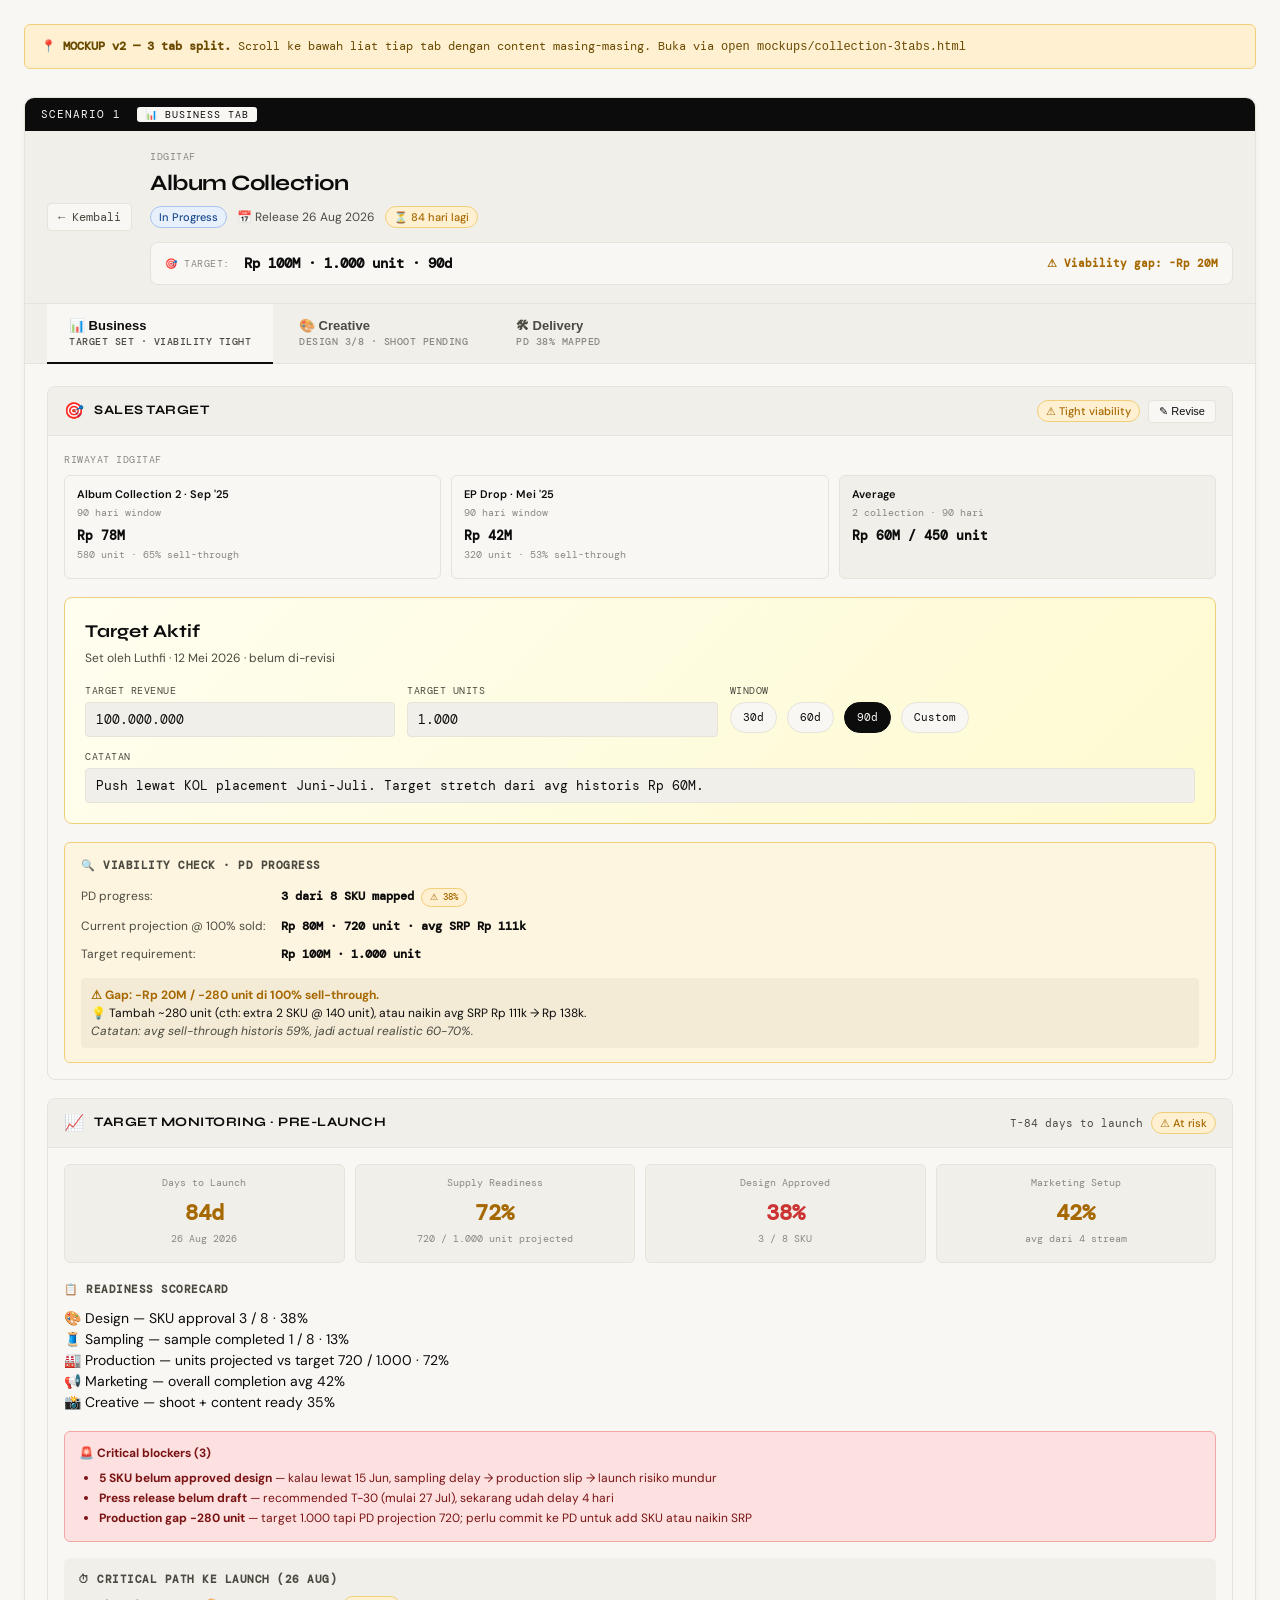
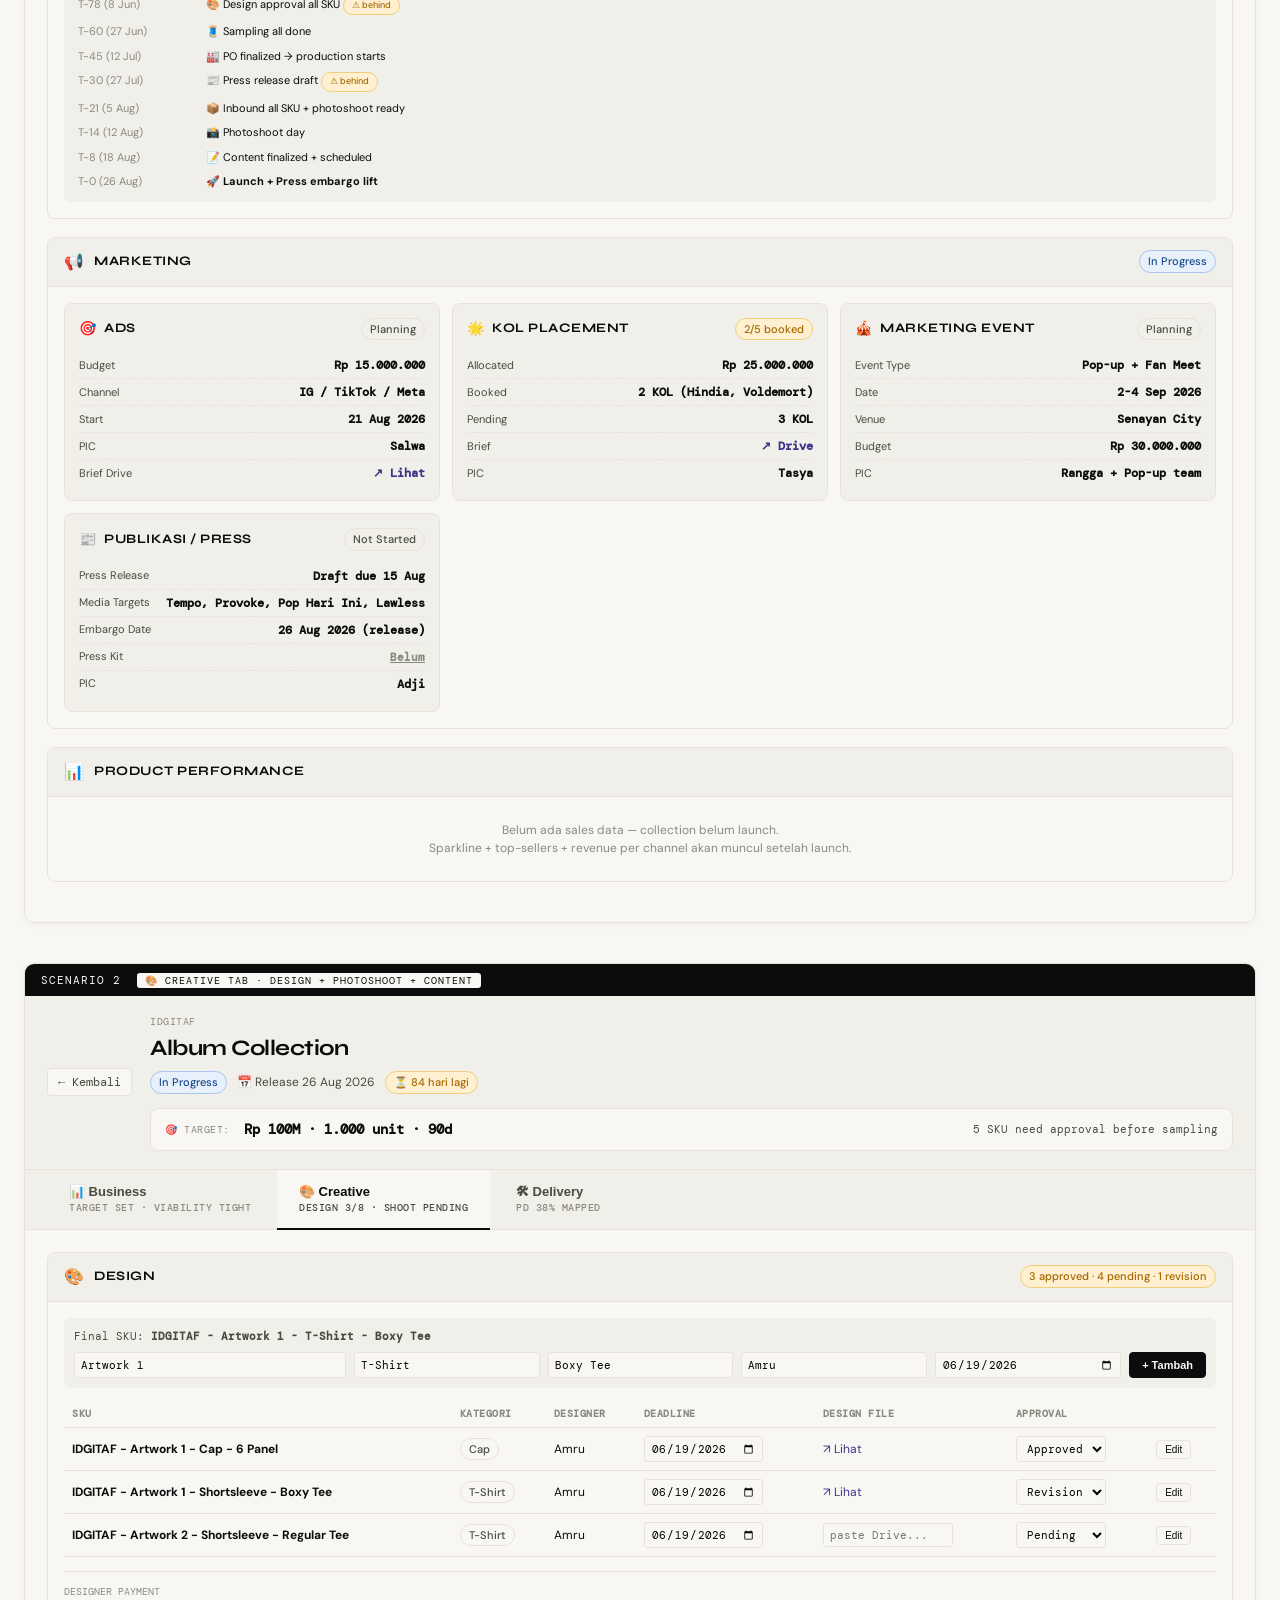
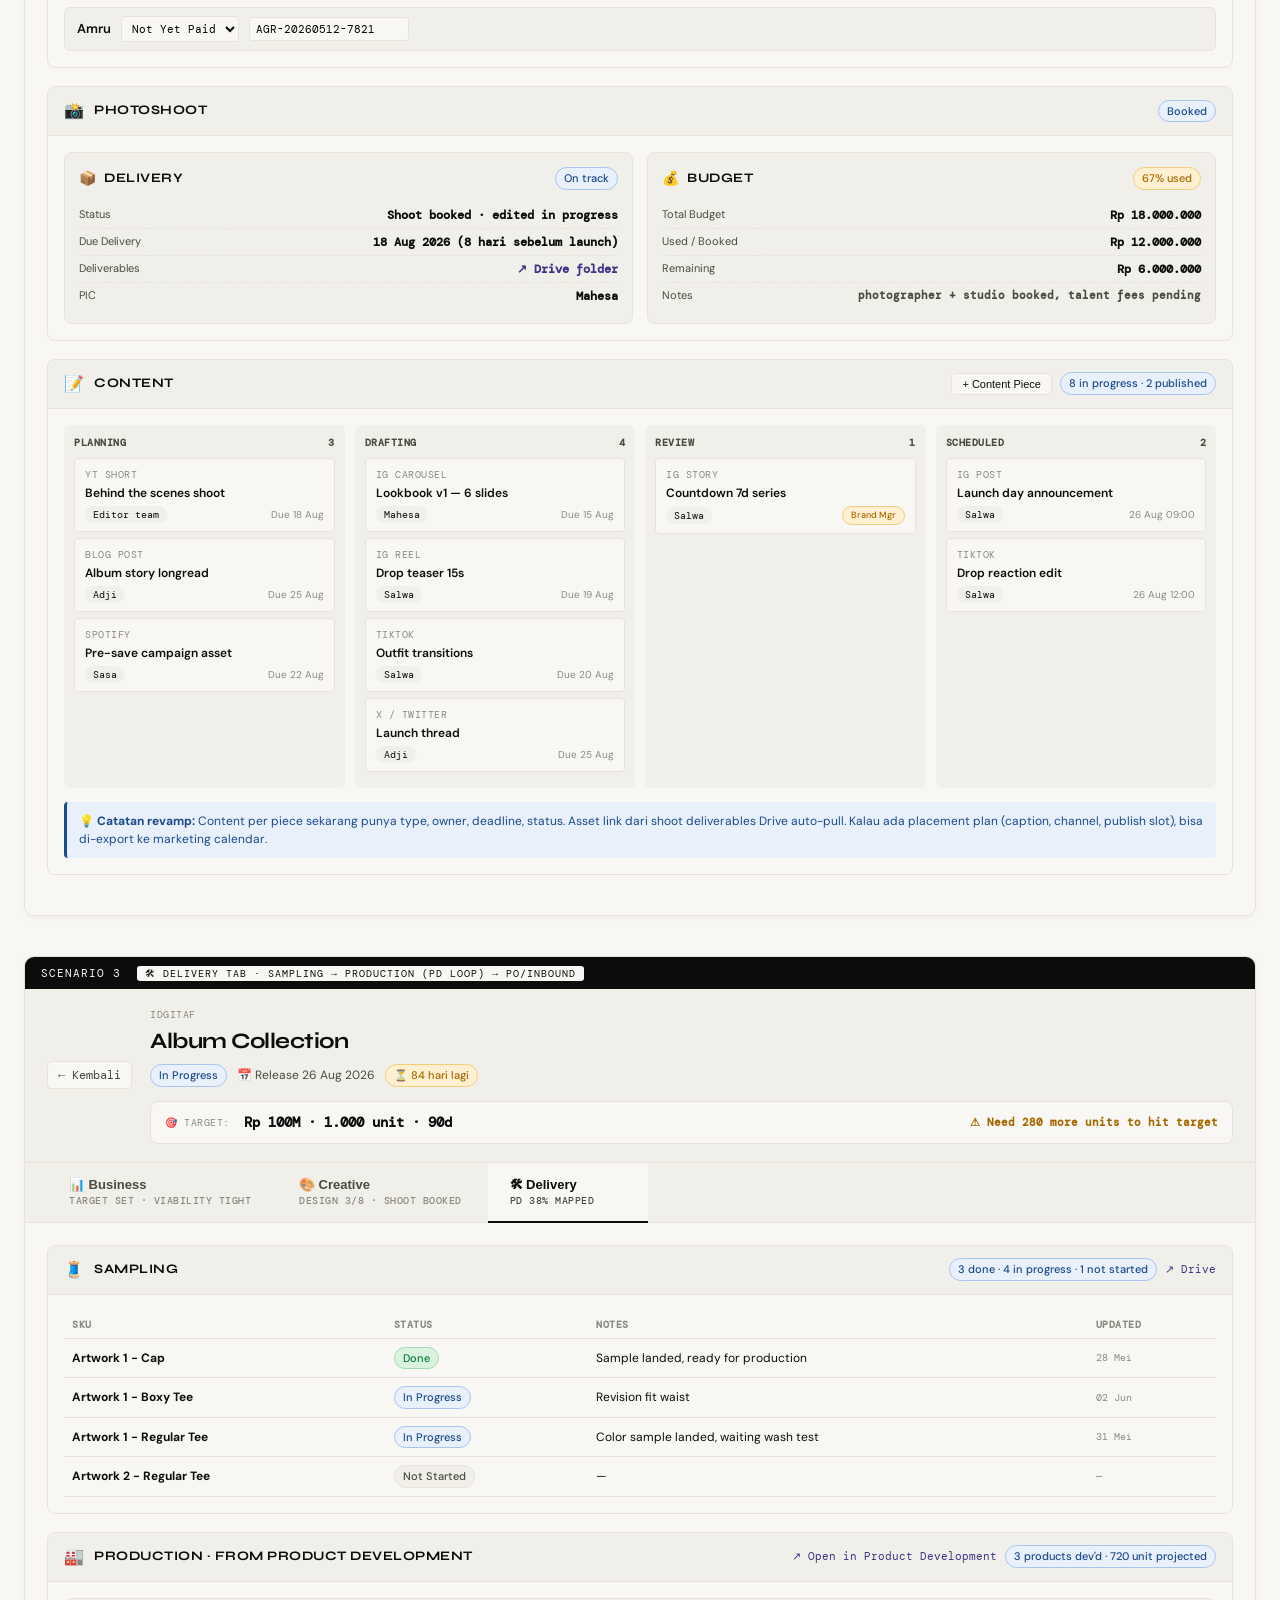
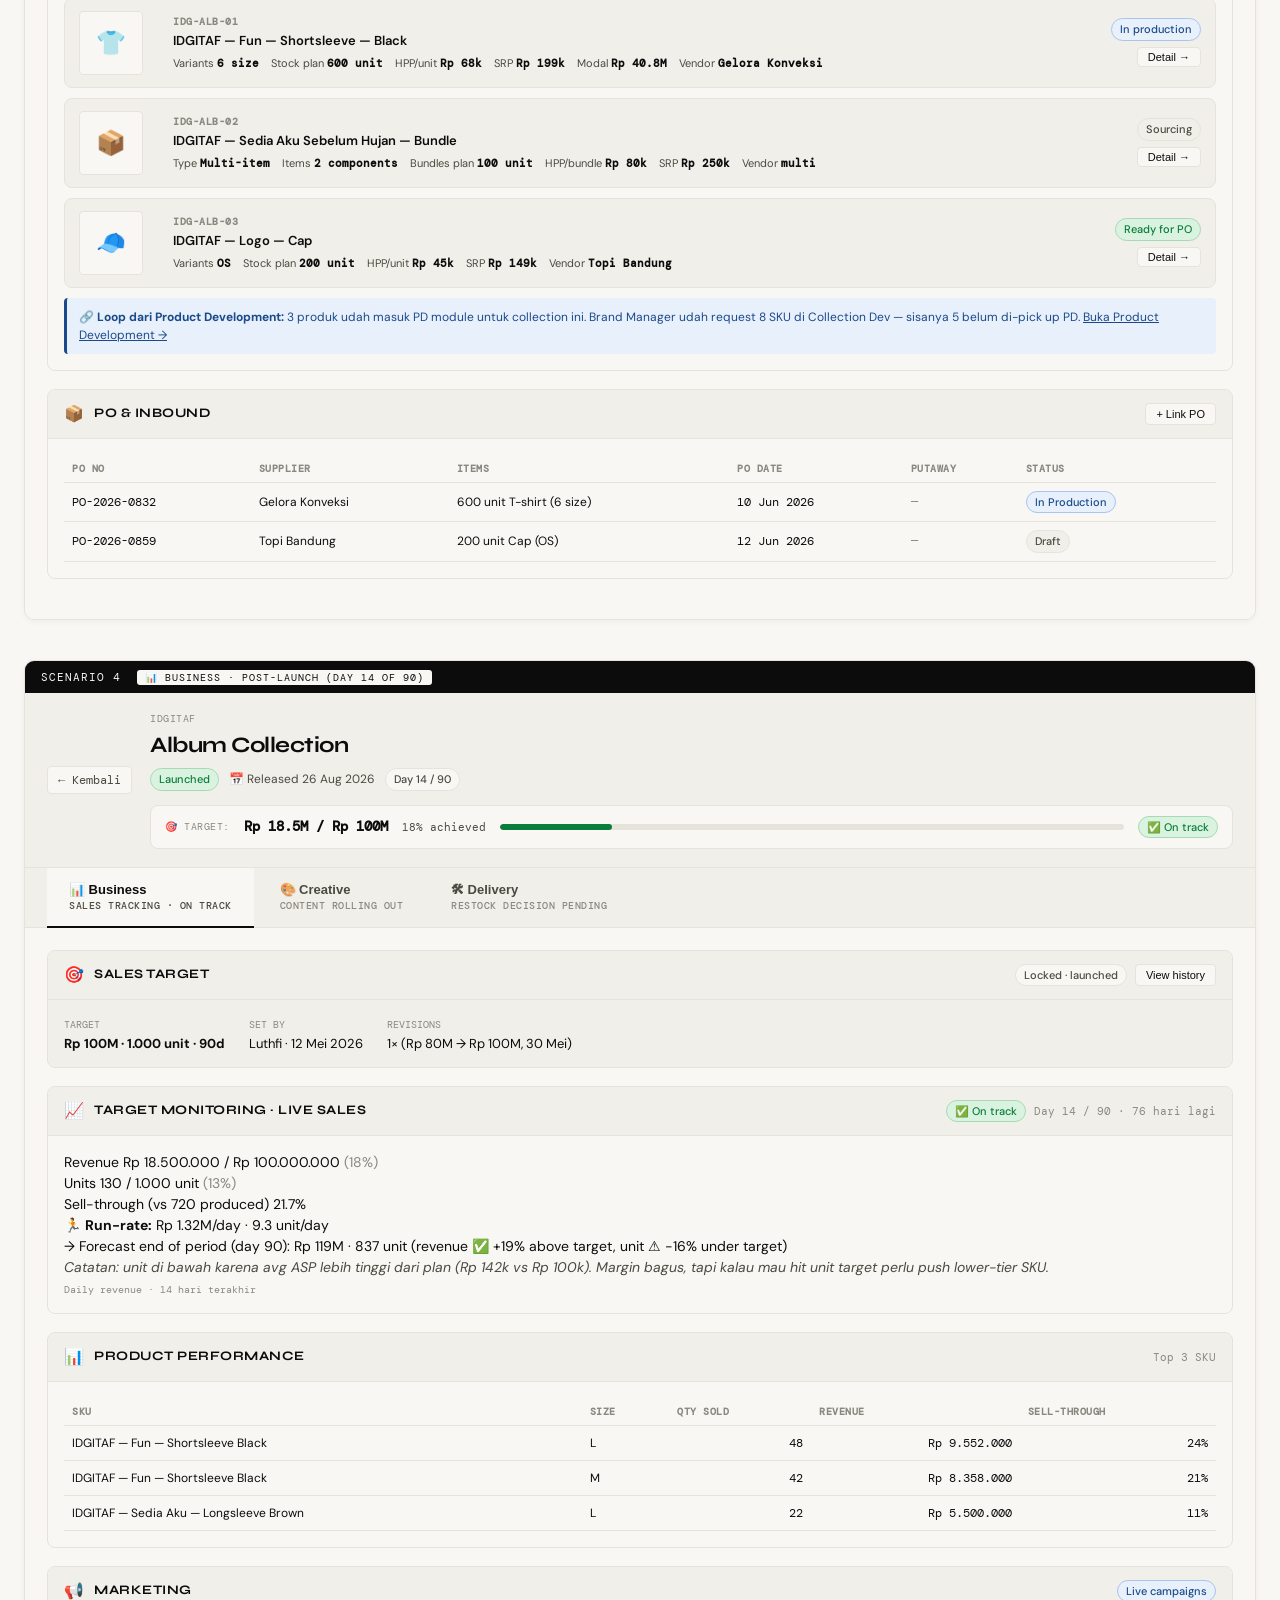
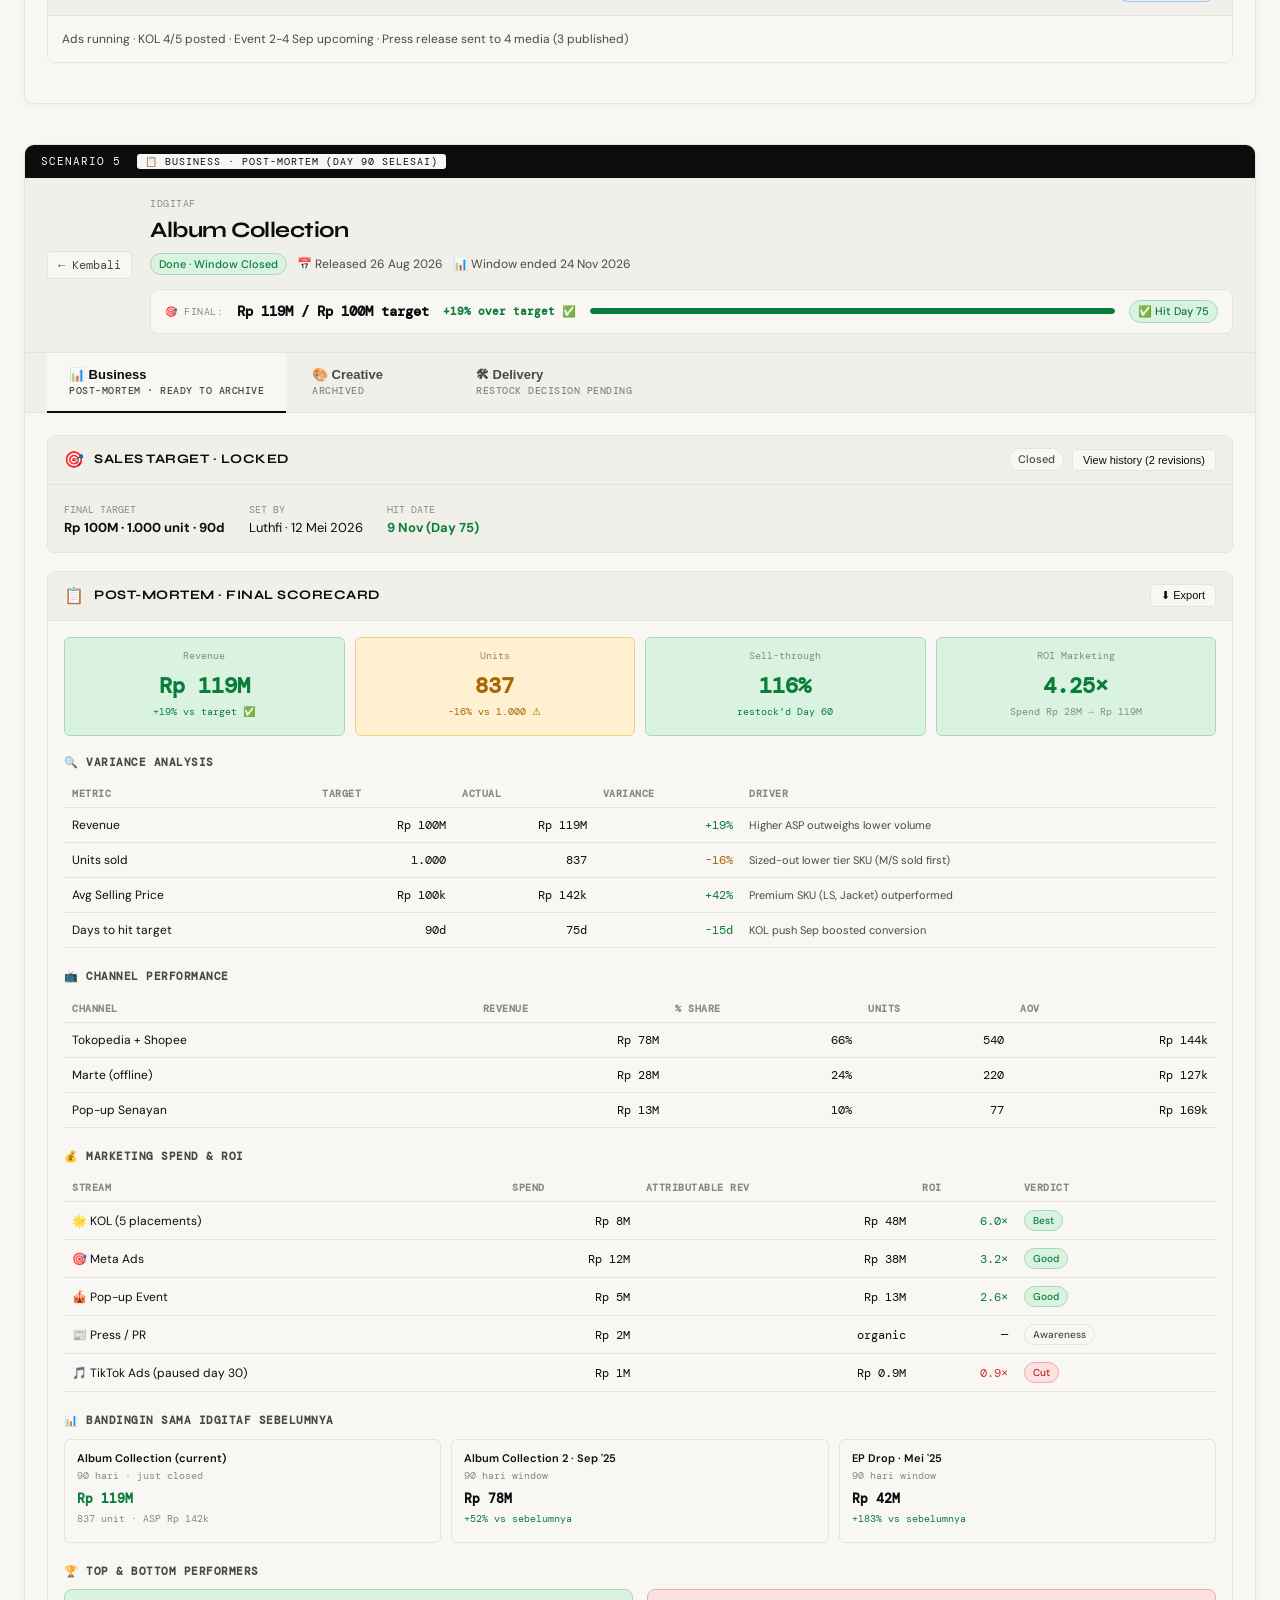
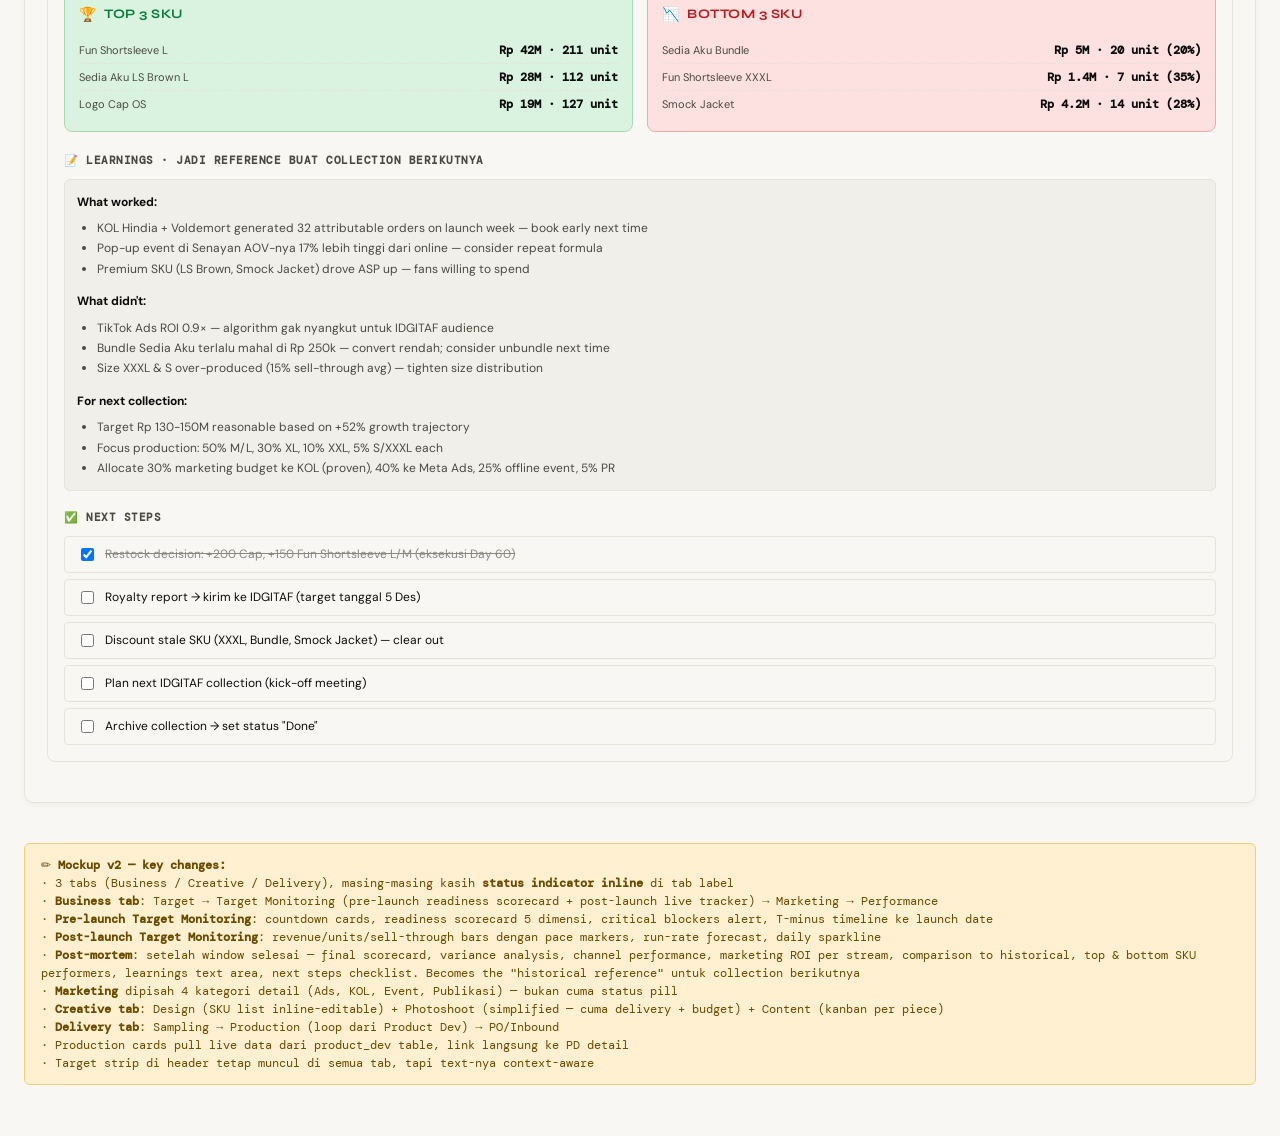
==== commit 2f703ac6: "mockups: Collection Detail — add Scenario 5 (post-mortem) Adds the wrap-up state to the Business tab" ====
--- a/mockups/collection-3tabs.html
+++ b/mockups/collection-3tabs.html
@@ -1361,12 +1361,229 @@
 </div>
 
 
+<!-- ════════════════════════════════════════════════════════════════ -->
+<!-- SCENARIO 5: POST-MORTEM (Business — day 90 complete)             -->
+<!-- ════════════════════════════════════════════════════════════════ -->
+<div class="scenario">
+  <div class="scenario-label">
+    Scenario 5 <span class="tag">📋 Business · post-mortem (day 90 selesai)</span>
+  </div>
+
+  <div class="page-header-mock">
+    <a class="back-link" href="#">← Kembali</a>
+    <div class="ph-main">
+      <div class="ip-label">IDGITAF</div>
+      <div class="col-name">Album Collection</div>
+      <div class="ph-meta">
+        <span class="pill pill-active">Done · Window Closed</span>
+        <span>📅 Released 26 Aug 2026</span>
+        <span>📊 Window ended 24 Nov 2026</span>
+      </div>
+      <div class="target-strip">
+        <span class="lbl">🎯 Final:</span>
+        <span class="val">Rp 119M / Rp 100M target</span>
+        <span style="font-family:var(--mono);font-size:11px;color:var(--green);font-weight:600">+19% over target ✅</span>
+        <div class="bar"><span style="width:100%;background:#0a7d3a"></span></div>
+        <span class="pill pill-active">✅ Hit Day 75</span>
+      </div>
+    </div>
+  </div>
+
+  <div class="tabs">
+    <button class="tab active"><span class="tname">📊 Business</span><span class="tstatus">Post-mortem · ready to archive</span></button>
+    <button class="tab"><span class="tname">🎨 Creative</span><span class="tstatus">Archived</span></button>
+    <button class="tab"><span class="tname">🛠 Delivery</span><span class="tstatus">Restock decision pending</span></button>
+  </div>
+
+  <div class="tab-content">
+
+    <!-- Sales Target (locked + history) -->
+    <div class="sec">
+      <div class="sec-head">
+        <span class="icon">🎯</span>
+        <span class="title">Sales Target · Locked</span>
+        <span class="right">
+          <span class="pill pill-info">Closed</span>
+          <button class="btn-ghost" style="padding:4px 10px;font-size:11px">View history (2 revisions)</button>
+        </span>
+      </div>
+      <div class="sec-body" style="background:var(--off);padding:14px 16px">
+        <div style="display:flex;gap:24px;flex-wrap:wrap;font-size:13px">
+          <div><span style="font-family:var(--mono);font-size:10px;color:var(--g400);text-transform:uppercase">Final Target</span><br><b>Rp 100M · 1.000 unit · 90d</b></div>
+          <div><span style="font-family:var(--mono);font-size:10px;color:var(--g400);text-transform:uppercase">Set By</span><br>Luthfi · 12 Mei 2026</div>
+          <div><span style="font-family:var(--mono);font-size:10px;color:var(--g400);text-transform:uppercase">Hit Date</span><br><b style="color:var(--green)">9 Nov (Day 75)</b></div>
+        </div>
+      </div>
+    </div>
+
+    <!-- 📋 POST-MORTEM — Final Scorecard -->
+    <div class="sec">
+      <div class="sec-head">
+        <span class="icon">📋</span>
+        <span class="title">Post-Mortem · Final Scorecard</span>
+        <span class="right">
+          <button class="btn-ghost" style="padding:4px 10px;font-size:11px">⬇ Export</button>
+        </span>
+      </div>
+      <div class="sec-body">
+
+        <!-- Top headline metrics -->
+        <div style="display:grid;grid-template-columns:repeat(4,1fr);gap:10px;margin-bottom:18px">
+          <div class="ref-card" style="text-align:center;background:#daf3e0;border-color:#a7dab4">
+            <div class="meta">Revenue</div>
+            <div class="v" style="font-size:22px;color:#0a7d3a">Rp 119M</div>
+            <div class="meta" style="margin-top:2px;color:#0a7d3a">+19% vs target ✅</div>
+          </div>
+          <div class="ref-card" style="text-align:center;background:#fef0d0;border-color:#f1cf7a">
+            <div class="meta">Units</div>
+            <div class="v" style="font-size:22px;color:#a66800">837</div>
+            <div class="meta" style="margin-top:2px;color:#a66800">-16% vs 1.000 ⚠</div>
+          </div>
+          <div class="ref-card" style="text-align:center;background:#daf3e0;border-color:#a7dab4">
+            <div class="meta">Sell-through</div>
+            <div class="v" style="font-size:22px;color:#0a7d3a">116%</div>
+            <div class="meta" style="margin-top:2px;color:#0a7d3a">restock'd Day 60</div>
+          </div>
+          <div class="ref-card" style="text-align:center;background:#daf3e0;border-color:#a7dab4">
+            <div class="meta">ROI Marketing</div>
+            <div class="v" style="font-size:22px;color:#0a7d3a">4.25×</div>
+            <div class="meta" style="margin-top:2px">Spend Rp 28M → Rp 119M</div>
+          </div>
+        </div>
+
+        <!-- Variance analysis -->
+        <h4 style="margin:0 0 10px;font-family:var(--mono);font-size:11px;text-transform:uppercase;letter-spacing:0.5px;color:var(--g600)">🔍 Variance Analysis</h4>
+        <table class="ct" style="margin-bottom:20px">
+          <thead><tr><th>Metric</th><th class="r">Target</th><th class="r">Actual</th><th class="r">Variance</th><th>Driver</th></tr></thead>
+          <tbody>
+            <tr><td>Revenue</td><td class="r mono">Rp 100M</td><td class="r mono">Rp 119M</td><td class="r mono" style="color:#0a7d3a">+19%</td><td style="font-size:11px;color:var(--g600)">Higher ASP outweighs lower volume</td></tr>
+            <tr><td>Units sold</td><td class="r mono">1.000</td><td class="r mono">837</td><td class="r mono" style="color:#a66800">-16%</td><td style="font-size:11px;color:var(--g600)">Sized-out lower tier SKU (M/S sold first)</td></tr>
+            <tr><td>Avg Selling Price</td><td class="r mono">Rp 100k</td><td class="r mono">Rp 142k</td><td class="r mono" style="color:#0a7d3a">+42%</td><td style="font-size:11px;color:var(--g600)">Premium SKU (LS, Jacket) outperformed</td></tr>
+            <tr><td>Days to hit target</td><td class="r mono">90d</td><td class="r mono">75d</td><td class="r mono" style="color:#0a7d3a">-15d</td><td style="font-size:11px;color:var(--g600)">KOL push Sep boosted conversion</td></tr>
+          </tbody>
+        </table>
+
+        <!-- Channel performance -->
+        <h4 style="margin:0 0 10px;font-family:var(--mono);font-size:11px;text-transform:uppercase;letter-spacing:0.5px;color:var(--g600)">📺 Channel Performance</h4>
+        <table class="ct" style="margin-bottom:20px">
+          <thead><tr><th>Channel</th><th class="r">Revenue</th><th class="r">% Share</th><th class="r">Units</th><th class="r">AOV</th></tr></thead>
+          <tbody>
+            <tr><td>Tokopedia + Shopee</td><td class="r mono">Rp 78M</td><td class="r mono">66%</td><td class="r mono">540</td><td class="r mono">Rp 144k</td></tr>
+            <tr><td>Marte (offline)</td><td class="r mono">Rp 28M</td><td class="r mono">24%</td><td class="r mono">220</td><td class="r mono">Rp 127k</td></tr>
+            <tr><td>Pop-up Senayan</td><td class="r mono">Rp 13M</td><td class="r mono">10%</td><td class="r mono">77</td><td class="r mono">Rp 169k</td></tr>
+          </tbody>
+        </table>
+
+        <!-- Marketing ROI -->
+        <h4 style="margin:0 0 10px;font-family:var(--mono);font-size:11px;text-transform:uppercase;letter-spacing:0.5px;color:var(--g600)">💰 Marketing Spend &amp; ROI</h4>
+        <table class="ct" style="margin-bottom:20px">
+          <thead><tr><th>Stream</th><th class="r">Spend</th><th class="r">Attributable Rev</th><th class="r">ROI</th><th>Verdict</th></tr></thead>
+          <tbody>
+            <tr><td>🌟 KOL (5 placements)</td><td class="r mono">Rp 8M</td><td class="r mono">Rp 48M</td><td class="r mono" style="color:#0a7d3a">6.0×</td><td><span class="pill pill-active" style="font-size:10px">Best</span></td></tr>
+            <tr><td>🎯 Meta Ads</td><td class="r mono">Rp 12M</td><td class="r mono">Rp 38M</td><td class="r mono" style="color:#0a7d3a">3.2×</td><td><span class="pill pill-active" style="font-size:10px">Good</span></td></tr>
+            <tr><td>🎪 Pop-up Event</td><td class="r mono">Rp 5M</td><td class="r mono">Rp 13M</td><td class="r mono" style="color:#0a7d3a">2.6×</td><td><span class="pill pill-active" style="font-size:10px">Good</span></td></tr>
+            <tr><td>📰 Press / PR</td><td class="r mono">Rp 2M</td><td class="r mono">organic</td><td class="r mono">—</td><td><span class="pill pill-info" style="font-size:10px">Awareness</span></td></tr>
+            <tr><td>🎵 TikTok Ads (paused day 30)</td><td class="r mono">Rp 1M</td><td class="r mono">Rp 0.9M</td><td class="r mono" style="color:#c33">0.9×</td><td><span class="pill pill-urgent" style="font-size:10px">Cut</span></td></tr>
+          </tbody>
+        </table>
+
+        <!-- Comparison to historical -->
+        <h4 style="margin:0 0 10px;font-family:var(--mono);font-size:11px;text-transform:uppercase;letter-spacing:0.5px;color:var(--g600)">📊 Bandingin Sama IDGITAF Sebelumnya</h4>
+        <div class="ref-grid" style="margin-bottom:20px">
+          <div class="ref-card">
+            <div class="nm">Album Collection (current)</div>
+            <div class="meta">90 hari · just closed</div>
+            <div class="v" style="color:#0a7d3a">Rp 119M</div>
+            <div class="meta" style="margin-top:2px">837 unit · ASP Rp 142k</div>
+          </div>
+          <div class="ref-card">
+            <div class="nm">Album Collection 2 · Sep '25</div>
+            <div class="meta">90 hari window</div>
+            <div class="v">Rp 78M</div>
+            <div class="meta" style="margin-top:2px;color:#0a7d3a">+52% vs sebelumnya</div>
+          </div>
+          <div class="ref-card">
+            <div class="nm">EP Drop · Mei '25</div>
+            <div class="meta">90 hari window</div>
+            <div class="v">Rp 42M</div>
+            <div class="meta" style="margin-top:2px;color:#0a7d3a">+183% vs sebelumnya</div>
+          </div>
+        </div>
+
+        <!-- Top + Bottom SKU -->
+        <h4 style="margin:0 0 10px;font-family:var(--mono);font-size:11px;text-transform:uppercase;letter-spacing:0.5px;color:var(--g600)">🏆 Top &amp; Bottom Performers</h4>
+        <div style="display:grid;grid-template-columns:1fr 1fr;gap:14px;margin-bottom:20px">
+          <div class="mkt-big" style="background:#daf3e0;border-color:#a7dab4">
+            <div class="mh"><span class="icon">🏆</span><span class="nm" style="color:#0a7d3a">Top 3 SKU</span></div>
+            <div class="mrow"><span class="l">Fun Shortsleeve L</span><span class="v">Rp 42M · 211 unit</span></div>
+            <div class="mrow"><span class="l">Sedia Aku LS Brown L</span><span class="v">Rp 28M · 112 unit</span></div>
+            <div class="mrow"><span class="l">Logo Cap OS</span><span class="v">Rp 19M · 127 unit</span></div>
+          </div>
+          <div class="mkt-big" style="background:#fde0e0;border-color:#f3a8a8">
+            <div class="mh"><span class="icon">📉</span><span class="nm" style="color:#b81d1d">Bottom 3 SKU</span></div>
+            <div class="mrow"><span class="l">Sedia Aku Bundle</span><span class="v">Rp 5M · 20 unit (20%)</span></div>
+            <div class="mrow"><span class="l">Fun Shortsleeve XXXL</span><span class="v">Rp 1.4M · 7 unit (35%)</span></div>
+            <div class="mrow"><span class="l">Smock Jacket</span><span class="v">Rp 4.2M · 14 unit (28%)</span></div>
+          </div>
+        </div>
+
+        <!-- Learnings / Notes -->
+        <h4 style="margin:0 0 10px;font-family:var(--mono);font-size:11px;text-transform:uppercase;letter-spacing:0.5px;color:var(--g600)">📝 Learnings · jadi reference buat collection berikutnya</h4>
+        <div style="background:var(--off);border:1px solid var(--g100);border-radius:6px;padding:12px;font-size:12px;line-height:1.7;color:var(--g600)">
+          <div style="margin-bottom:6px"><b style="color:var(--black)">What worked:</b></div>
+          <ul style="margin:0 0 12px;padding-left:20px">
+            <li>KOL Hindia + Voldemort generated 32 attributable orders on launch week — book early next time</li>
+            <li>Pop-up event di Senayan AOV-nya 17% lebih tinggi dari online — consider repeat formula</li>
+            <li>Premium SKU (LS Brown, Smock Jacket) drove ASP up — fans willing to spend</li>
+          </ul>
+          <div style="margin-bottom:6px"><b style="color:var(--black)">What didn't:</b></div>
+          <ul style="margin:0 0 12px;padding-left:20px">
+            <li>TikTok Ads ROI 0.9× — algorithm gak nyangkut untuk IDGITAF audience</li>
+            <li>Bundle Sedia Aku terlalu mahal di Rp 250k — convert rendah; consider unbundle next time</li>
+            <li>Size XXXL & S over-produced (15% sell-through avg) — tighten size distribution</li>
+          </ul>
+          <div style="margin-bottom:6px"><b style="color:var(--black)">For next collection:</b></div>
+          <ul style="margin:0;padding-left:20px">
+            <li>Target Rp 130-150M reasonable based on +52% growth trajectory</li>
+            <li>Focus production: 50% M/L, 30% XL, 10% XXL, 5% S/XXXL each</li>
+            <li>Allocate 30% marketing budget ke KOL (proven), 40% ke Meta Ads, 25% offline event, 5% PR</li>
+          </ul>
+        </div>
+
+        <!-- Next steps checklist -->
+        <h4 style="margin:18px 0 10px;font-family:var(--mono);font-size:11px;text-transform:uppercase;letter-spacing:0.5px;color:var(--g600)">✅ Next Steps</h4>
+        <div style="display:flex;flex-direction:column;gap:6px">
+          <label style="display:flex;align-items:center;gap:8px;padding:8px 12px;border:1px solid var(--g100);border-radius:4px;font-size:12px">
+            <input type="checkbox" checked> <span style="text-decoration:line-through;color:var(--g400)">Restock decision: +200 Cap, +150 Fun Shortsleeve L/M (eksekusi Day 60)</span>
+          </label>
+          <label style="display:flex;align-items:center;gap:8px;padding:8px 12px;border:1px solid var(--g100);border-radius:4px;font-size:12px">
+            <input type="checkbox"> Royalty report → kirim ke IDGITAF (target tanggal 5 Des)
+          </label>
+          <label style="display:flex;align-items:center;gap:8px;padding:8px 12px;border:1px solid var(--g100);border-radius:4px;font-size:12px">
+            <input type="checkbox"> Discount stale SKU (XXXL, Bundle, Smock Jacket) — clear out
+          </label>
+          <label style="display:flex;align-items:center;gap:8px;padding:8px 12px;border:1px solid var(--g100);border-radius:4px;font-size:12px">
+            <input type="checkbox"> Plan next IDGITAF collection (kick-off meeting)
+          </label>
+          <label style="display:flex;align-items:center;gap:8px;padding:8px 12px;border:1px solid var(--g100);border-radius:4px;font-size:12px">
+            <input type="checkbox"> Archive collection → set status "Done"
+          </label>
+        </div>
+
+      </div>
+    </div>
+
+  </div>
+</div>
+
+
 <div class="notice" style="margin-top:40px">
   ✏ <b>Mockup v2 — key changes:</b><br>
   · 3 tabs (Business / Creative / Delivery), masing-masing kasih <b>status indicator inline</b> di tab label<br>
   · <b>Business tab</b>: Target → Target Monitoring (pre-launch readiness scorecard + post-launch live tracker) → Marketing → Performance<br>
   · <b>Pre-launch Target Monitoring</b>: countdown cards, readiness scorecard 5 dimensi, critical blockers alert, T-minus timeline ke launch date<br>
   · <b>Post-launch Target Monitoring</b>: revenue/units/sell-through bars dengan pace markers, run-rate forecast, daily sparkline<br>
+  · <b>Post-mortem</b>: setelah window selesai — final scorecard, variance analysis, channel performance, marketing ROI per stream, comparison to historical, top &amp; bottom SKU performers, learnings text area, next steps checklist. Becomes the "historical reference" untuk collection berikutnya<br>
   · <b>Marketing</b> dipisah 4 kategori detail (Ads, KOL, Event, Publikasi) — bukan cuma status pill<br>
   · <b>Creative tab</b>: Design (SKU list inline-editable) + Photoshoot (simplified — cuma delivery + budget) + Content (kanban per piece)<br>
   · <b>Delivery tab</b>: Sampling → Production (loop dari Product Dev) → PO/Inbound<br>
